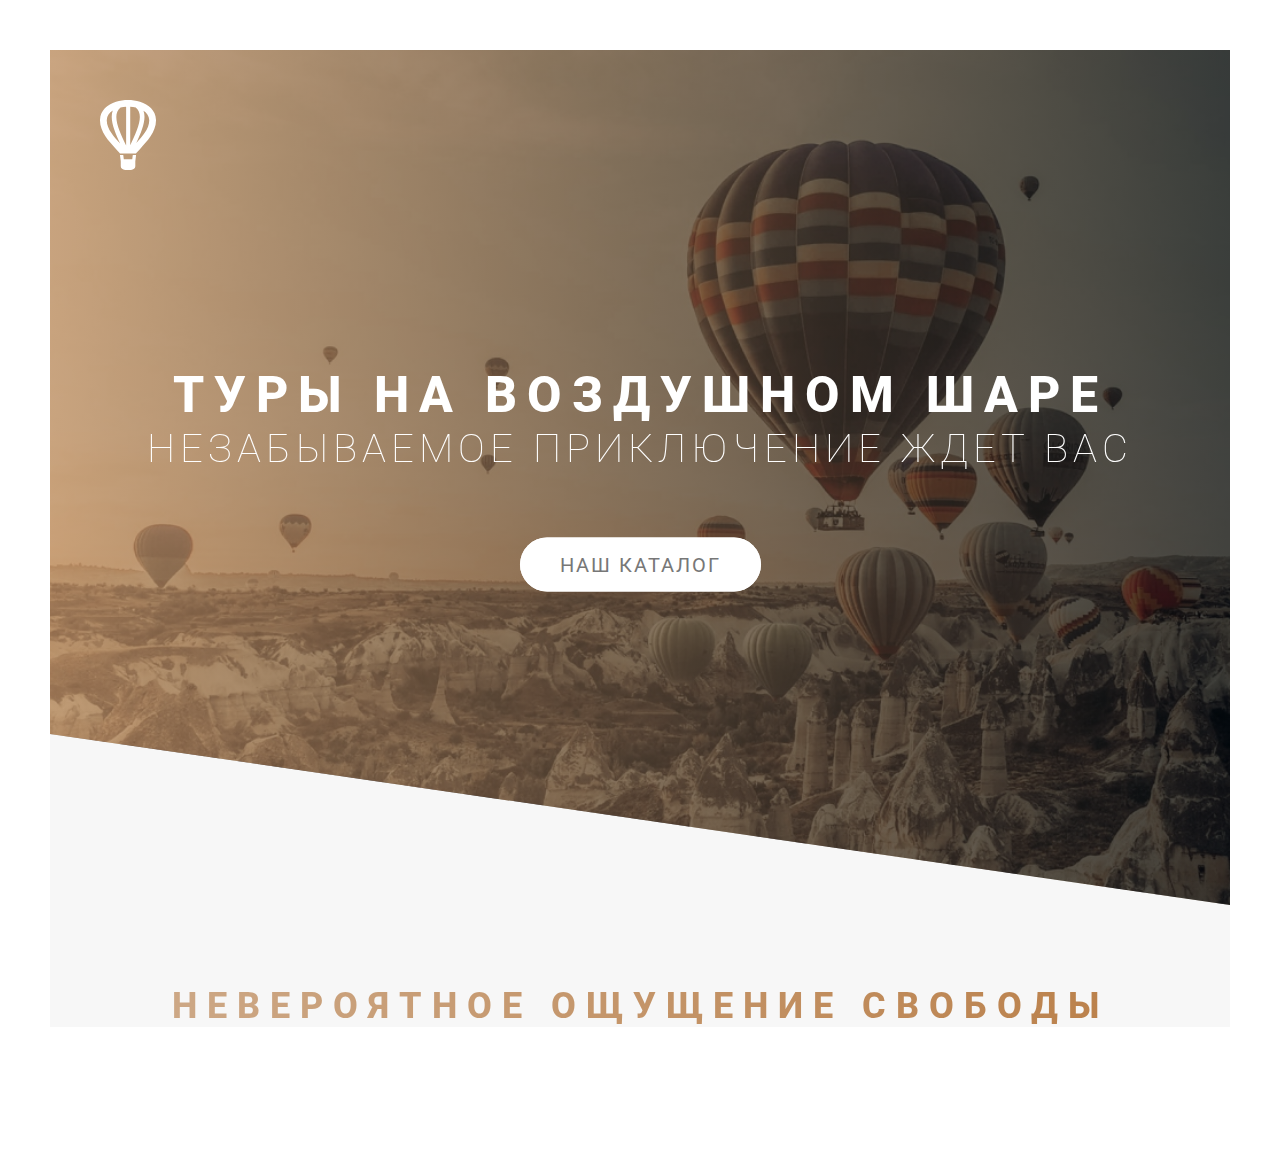
==== src/index.html @ f0f7cbc8 "second section" ====
<!DOCTYPE html>
<html lang="en">
  <head>
    <meta charset="UTF-8" />
    <meta name="viewport" content="width=device-width, initial-scale=1.0" />
    <link rel="preconnect" href="https://fonts.googleapis.com" />
    <link rel="preconnect" href="https://fonts.gstatic.com" crossorigin />
    <link
      href="https://fonts.googleapis.com/css2?family=Montserrat:ital,wght@0,100..900;1,100..900&family=Roboto:ital,wght@0,100;0,300;0,400;0,500;0,700;0,900;1,100;1,300;1,400;1,500;1,700;1,900&display=swap"
      rel="stylesheet"
    />
    <title>Baloons</title>
    <link rel="stylesheet" href="css/style.css" />
  </head>
  <body>
    <div class="container">
      <header class="header">
        <img
          class="header__logo"
          src="/src/icons/Icon-logo.svg"
          alt="Логотип воздушный шар"
        />
        <div class="header__box">
          <h1 class="title-first">
            <span class="title-first__main"> ТУРЫ НА ВОЗДУШНОМ ШАРЕ </span>
            <span class="title-first__secondary">
              незабываемое приключение ждет вас
            </span>
          </h1>
          <a href="#" class="btn btn_animated">наш каталог</a>
        </div>
      </header>

      <main>
        <section class="section-about">
          <div class="text-align-center margin-bottom-80px">
            <h2 class="title-secondary">
                невероятное ощущение свободы
            </h2>
        </div>
        </section>
      </main>

    </div>







    <!-- <section class="grid-test">
      <div class="row">
        <div class="col-1-of-2">col-1-of-2</div>
        <div class="col-1-of-2">col-1-of-2</div>
      </div>

      <div class="row">
        <div class="col-1-of-3">col-1-of-3</div>
        <div class="col-1-of-3">col-1-of-3</div>
        <div class="col-1-of-3">col-1-of-3</div>
      </div>

      <div class="row">
        <div class="col-1-of-3">col-1-of-3</div>
        <div class="col-2-of-3">col-2-of-3</div>
      </div>

      <div class="row">
        <div class="col-1-of-4">col-1-of-4</div>
        <div class="col-1-of-4">col-1-of-4</div>
        <div class="col-1-of-4">col-1-of-4</div>
        <div class="col-1-of-4">col-1-of-4</div>
      </div>

      <div class="row">
        <div class="col-1-of-4">col-1-of-4</div>
        <div class="col-1-of-4">col-1-of-4</div>
        <div class="col-2-of-4">col-2-of-4</div>
      </div>

      <div class="row">
        <div class="col-1-of-4">col-1-of-4</div>
        <div class="col-3-of-4">col-3-of-4</div>
      </div>


    </section> -->
  </body>
</html>
---- src/css/style.css ----
@keyframes btnToUp {
  0% {
    opacity: 0;
    transform: translateY(5rem);
  }
  100% {
    opacity: 1;
    transform: translate(0);
  }
}
@keyframes leftToRight {
  0% {
    opacity: 0;
    transform: translate(-10rem);
  }
  80% {
    transform: translate(1rem);
  }
  100% {
    opacity: 1;
    transform: translate(0);
  }
}
@keyframes rightToLeft {
  0% {
    opacity: 0;
    transform: translate(10rem);
  }
  80% {
    transform: translate(-1rem);
  }
  100% {
    opacity: 1;
    transform: translate(0);
  }
}
*, ::after, ::before {
  margin: 0px;
  padding: 0px;
  box-sizing: border-box;
}

html {
  font-size: 62.5%;
}

body {
  padding: 5rem;
  background-color: #ffffff;
}

.container {
  background-color: #F7F7F7;
}

body {
  font-family: "Roboto";
  font-weight: 400;
  color: #777777;
  font-size: 1.6rem;
  letter-spacing: 0.2rem;
}

.title-first {
  color: #FFFFFF;
  text-transform: uppercase;
}
.title-first__main {
  display: block;
  font-weight: 800;
  font-size: 5rem;
  line-height: 6rem;
  letter-spacing: 1rem;
  animation-name: leftToRight;
  animation-duration: 2s;
  animation-delay: 1s;
  animation-timing-function: ease;
  backface-visibility: hidden;
}
.title-first__secondary {
  display: block;
  font-weight: 100;
  font-size: 4rem;
  line-height: 4.8rem;
  letter-spacing: 0.5rem;
  animation-name: rightToLeft;
  animation-duration: 2s;
  animation-delay: 1s;
  animation-timing-function: ease;
  backface-visibility: hidden;
  margin-bottom: 6.5rem;
}

.title-secondary {
  display: inline-block;
  font-size: 3.6rem;
  letter-spacing: 1rem;
  text-transform: uppercase;
  font-weight: 800;
  background: linear-gradient(90deg, rgba(186, 133, 84, 0.7) 0.03%, rgba(161, 79, 3, 0.7) 99.94%);
  -webkit-background-clip: text;
  color: transparent;
  transition: all 0.4s;
  backface-visibility: hidden;
}
.title-secondary:hover {
  transform: skewY(2deg) skewX(15deg) scale(1.1);
  text-shadow: 0rem 0.4rem 0.4rem rgba(0, 0, 0, 0.25);
}

.text-align-center {
  text-align: center;
}

.margin-bottom-80px {
  margin-bottom: 8rem;
}

.btn:link, .btn:visited {
  text-transform: uppercase;
  text-decoration: none;
  color: #777777;
  display: inline-block;
  padding: 1.5rem 4rem;
  background: #ffffff;
  border-radius: 5rem;
  transition: all 0.5s;
  position: relative;
  font-size: 2rem;
}
.btn:hover {
  transform: translateY(-0.3rem);
  box-shadow: 0px 4px 4px rgba(0, 0, 0, 0.3);
}
.btn:hover::after {
  opacity: 0;
  transform: scaleX(1.5) scaleY(1.7);
}
.btn:active {
  transform: translateY(-0.2rem);
  box-shadow: 0px 4px 4px rgba(0, 0, 0, 0.3);
}
.btn::after {
  content: "";
  background: #ffffff;
  width: 100%;
  height: 100%;
  border-radius: 5rem;
  display: inline-block;
  position: absolute;
  top: 0;
  left: 0;
  z-index: -1;
  transition: all 0.4s;
}
.btn_animated {
  animation: btnToUp 0.5s ease-out 0.7s;
  animation-fill-mode: backwards;
}

.header {
  position: relative;
  height: 95vh;
  background: linear-gradient(90deg, rgba(186, 133, 84, 0.7) 0.03%, rgba(0, 0, 0, 0.7) 99.94%), url(../img/header-image.jpg) center/cover no-repeat;
  clip-path: polygon(0 0, 100% 0, 100% 100%, 0 80%);
}
.header__logo {
  position: absolute;
  height: 7rem;
  width: 5.6rem;
  top: 5rem;
  left: 5rem;
}
.header__box {
  position: absolute;
  top: 50%;
  left: 50%;
  transform: translate(-50%, -50%);
  width: 100%;
  text-align: center;
}

.row {
  max-width: 114rem;
  background: #ba8585;
  margin: 0 auto;
  margin-bottom: 8rem;
}
.row:not(:last-child) {
  margin-bottom: 8rem;
}
.row::after {
  content: "";
  display: table;
  clear: both;
}

.col-1-of-2 {
  width: calc((100% - 6rem) / 2);
}

.col-1-of-3 {
  width: calc((100% - 2 * 6rem) / 3);
}

.col-2-of-3 {
  width: calc(2 * (100% - 2 * 6rem) / 3 + 6rem);
}

.col-1-of-4 {
  width: calc((100% - 3 * 6rem) / 4);
}

.col-2-of-4 {
  width: calc(2 * (100% - 3 * 6rem) / 4 + 6rem);
}

.col-3-of-4 {
  width: calc(3 * (100% - 3 * 6rem) / 4 + 2 * 6rem);
}

[class^=col-] {
  background-color: #88af7f;
  float: left;
}
[class^=col-]:not(:last-child) {
  margin-right: 6rem;
}

.section-about {
  padding-top: 8rem;
}/*# sourceMappingURL=style.css.map */
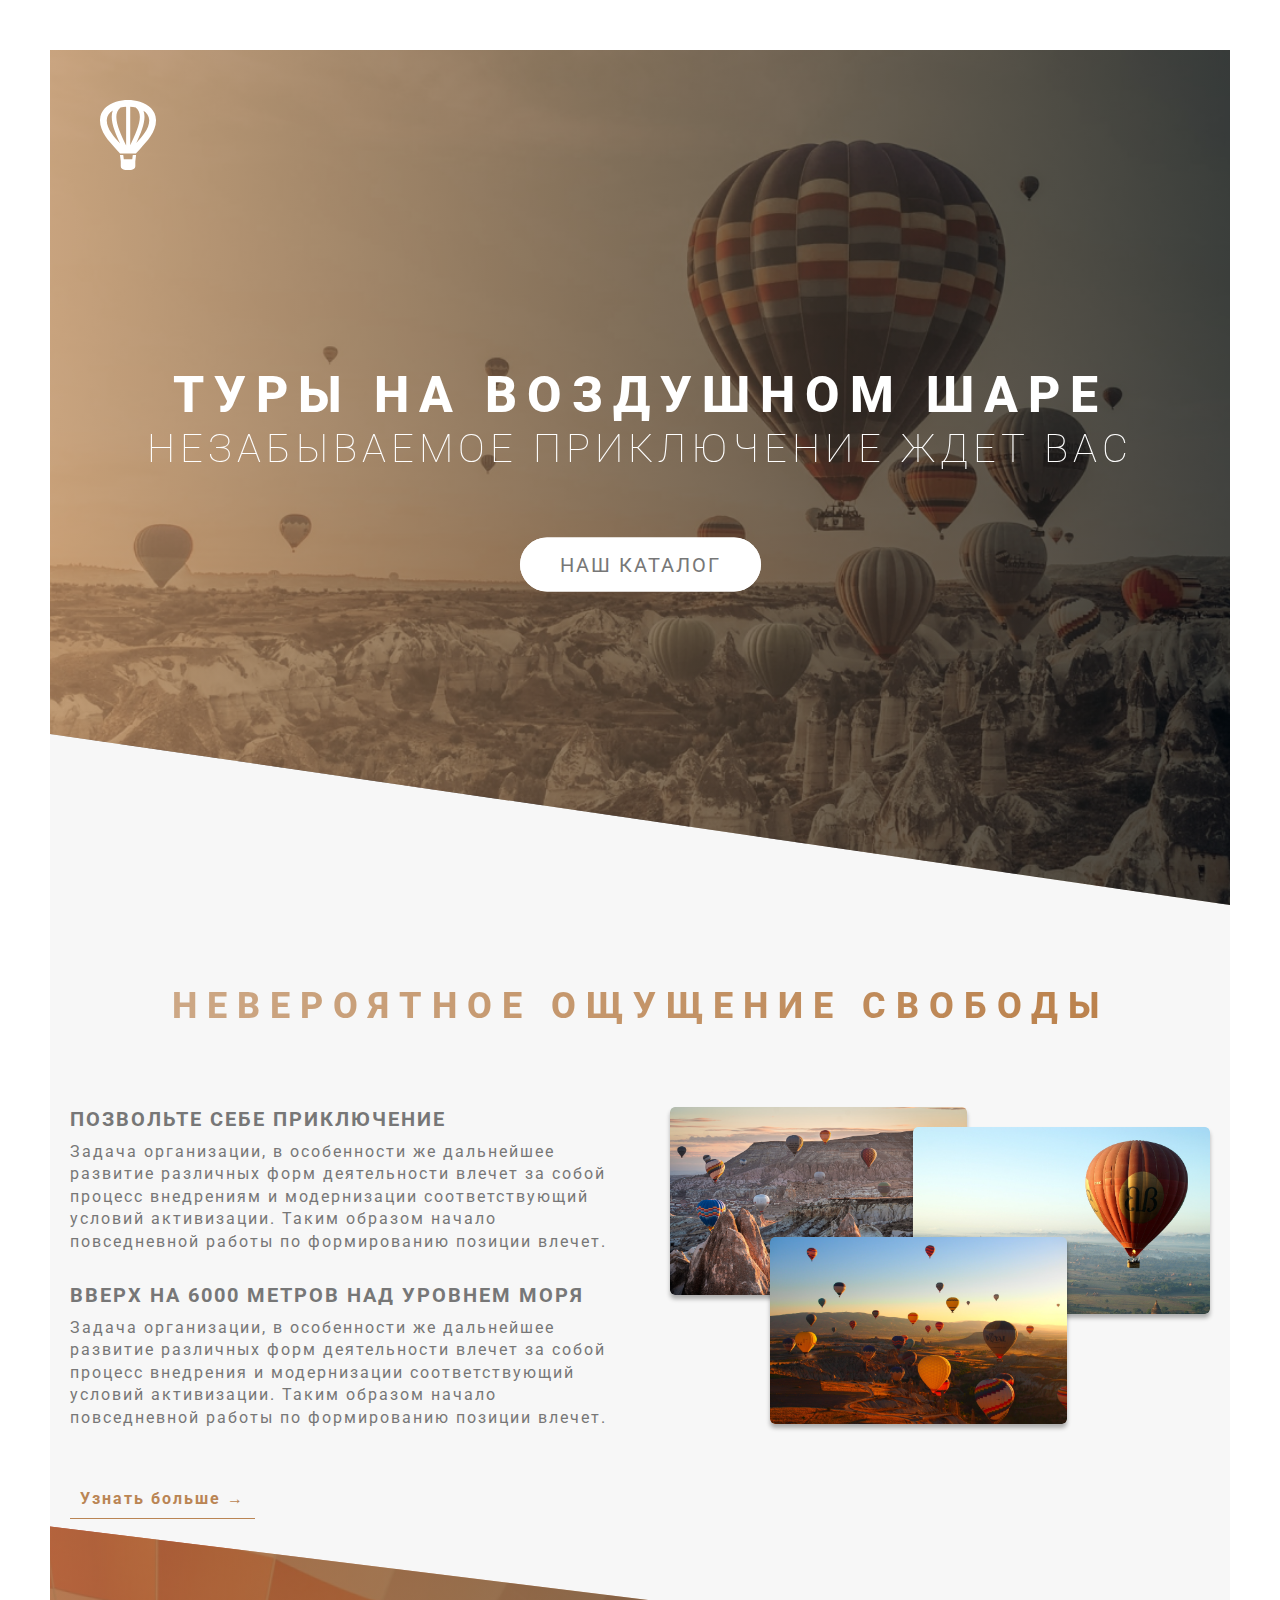
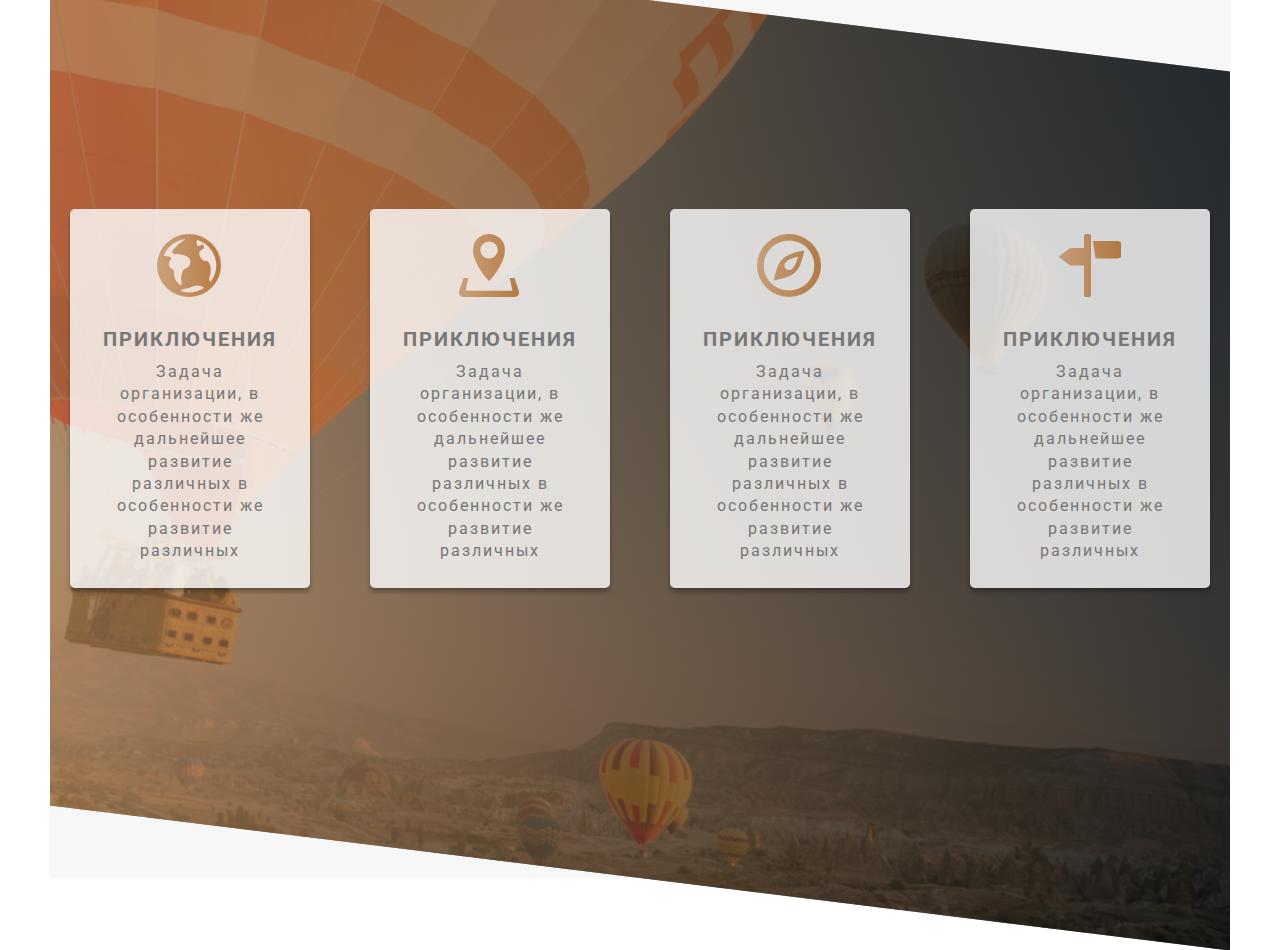
==== commit 62ebe3e1: "third section" ====
--- a/src/index.html
+++ b/src/index.html
@@ -9,6 +9,7 @@
       href="https://fonts.googleapis.com/css2?family=Montserrat:ital,wght@0,100..900;1,100..900&family=Roboto:ital,wght@0,100;0,300;0,400;0,500;0,700;0,900;1,100;1,300;1,400;1,500;1,700;1,900&display=swap"
       rel="stylesheet"
     />
+    <link rel="stylesheet" href="css/icon-font.css">
     <title>Baloons</title>
     <link rel="stylesheet" href="css/style.css" />
   </head>
@@ -38,6 +39,64 @@
                 невероятное ощущение свободы
             </h2>
         </div>
+
+        <div class="row">
+          <div class="col-1-of-2">
+            <h3 class="title-third margin-bottom-10px">ПОЗВОЛЬТЕ СЕБЕ ПРИКЛЮЧЕНИЕ</h3>
+            <p class="paragraph margin-bottom-30px">Задача организации, в особенности же дальнейшее развитие различных форм деятельности влечет за собой процесс внедрениям и модернизации соответствующий условий активизации. Таким образом начало повседневной работы по формированию позиции влечет.</p>
+
+            <h3 class="title-third margin-bottom-10px">ВВЕРХ НА 6000 МЕТРОВ НАД УРОВНЕМ МОРЯ</h3>
+            <p class="paragraph margin-bottom-50px">Задача организации, в особенности же дальнейшее развитие различных форм деятельности влечет за собой процесс внедрения и модернизации соответствующий условий активизации. Таким образом начало повседневной работы по формированию позиции влечет.</p>
+
+            <a href="#" class="btn-text">Узнать больше &rarr;</a>
+          </div>
+          <div class="col-1-of-2">
+            <div class="composition">
+              <img src="img/photo-ballons1.png" alt="photo-ballons1" class="composition__photo composition__photo_n1">
+              <img src="img/photo-ballons2.png" alt="photo-ballons2" class="composition__photo composition__photo_n2">
+              <img src="img/photo-ballons3.png" alt="photo-ballons3" class="composition__photo composition__photo_n3">
+            </div>
+
+          </div>
+        </div>
+
+        </section>
+
+        <section class="section-adventure">
+          <div class="row">
+              <div class="col-1-of-4">
+                <div class="adventure-card">
+                  <i class="adventure-card__icon icon-Vector-3 margin-bottom-30px"></i>
+                  <h3 class="title-third margin-bottom-10px">приключения</h3>
+                  <p class="paragraph">Задача организации, в особенности же дальнейшее развитие различных в особенности же развитие различных</p>
+                </div>
+
+              </div>
+              <div class="col-1-of-4">
+                <div class="adventure-card">
+                  <i class="adventure-card__icon icon-Vector-2 margin-bottom-30px"></i>
+                  <h3 class="title-third margin-bottom-10px">приключения</h3>
+                  <p class="paragraph">Задача организации, в особенности же дальнейшее развитие различных в особенности же развитие различных</p>
+                </div>
+              </div>
+              <div class="col-1-of-4">
+                <div class="adventure-card">
+                  <i class="adventure-card__icon icon-Vector margin-bottom-30px"></i>
+                  <h3 class="title-third margin-bottom-10px">приключения</h3>
+                  <p class="paragraph">Задача организации, в особенности же дальнейшее развитие различных в особенности же развитие различных</p>
+                </div>
+
+              </div>
+              <div class="col-1-of-4">
+                <div class="adventure-card">
+                  <i class="adventure-card__icon icon-Vector-1 margin-bottom-30px"></i>
+                  <h3 class="title-third margin-bottom-10px">приключения</h3>
+                  <p class="paragraph">Задача организации, в особенности же дальнейшее развитие различных в особенности же развитие различных</p>
+                </div>
+
+              </div>
+          </div>
+
         </section>
       </main>
 
--- a/src/css/icon-font.css
+++ b/src/css/icon-font.css
@@ -0,0 +1,39 @@
+@font-face {
+  font-family: 'icomoon';
+  src:  url('fonts/icomoon.eot?zb8vej');
+  src:  url('fonts/icomoon.eot?zb8vej#iefix') format('embedded-opentype'),
+    url('fonts/icomoon.ttf?zb8vej') format('truetype'),
+    url('fonts/icomoon.woff?zb8vej') format('woff'),
+    url('fonts/icomoon.svg?zb8vej#icomoon') format('svg');
+  font-weight: normal;
+  font-style: normal;
+  font-display: block;
+}
+
+[class^="icon-"], [class*=" icon-"] {
+  /* use !important to prevent issues with browser extensions that change fonts */
+  font-family: 'icomoon' !important;
+  speak: never;
+  font-style: normal;
+  font-weight: normal;
+  font-variant: normal;
+  text-transform: none;
+  line-height: 1;
+
+  /* Better Font Rendering =========== */
+  -webkit-font-smoothing: antialiased;
+  -moz-osx-font-smoothing: grayscale;
+}
+
+.icon-Vector:before {
+  content: "\e900";
+}
+.icon-Vector-3:before {
+  content: "\e901";
+}
+.icon-Vector-2:before {
+  content: "\e902";
+}
+.icon-Vector-1:before {
+  content: "\e903";
+}
--- a/src/css/style.css
+++ b/src/css/style.css
@@ -108,12 +108,59 @@
   text-shadow: 0rem 0.4rem 0.4rem rgba(0, 0, 0, 0.25);
 }
 
+.title-third {
+  font-size: 2rem;
+  letter-spacing: 0.2rem;
+  text-transform: uppercase;
+  font-weight: 700;
+}
+
+.paragraph {
+  font-size: 1.6rem;
+  letter-spacing: 0.2rem;
+  line-height: 140%;
+  font-weight: 400;
+}
+
 .text-align-center {
   text-align: center;
 }
 
+.margin-bottom-10px {
+  margin-bottom: 1rem;
+}
+
+.margin-bottom-30px {
+  margin-bottom: 3rem;
+}
+
+.margin-bottom-50px {
+  margin-bottom: 5rem;
+}
+
 .margin-bottom-80px {
   margin-bottom: 8rem;
+}
+
+.btn-text:link, .btn-text:visited {
+  font-size: 1.6rem;
+  letter-spacing: 0.2rem;
+  font-weight: 700;
+  color: #BA8554;
+  text-decoration: none;
+  padding: 1rem;
+  border-bottom: 0.1rem solid #BA8554;
+  display: inline-block;
+  transition: 0.5s all;
+}
+.btn-text:hover {
+  background-color: #BA8554;
+  color: #ffffff;
+  box-shadow: 0px 4px 4px rgba(0, 0, 0, 0.3);
+  transform: translateY(-0.2rem);
+}
+.btn-text:active {
+  transform: translateY(0rem);
 }
 
 .btn:link, .btn:visited {
@@ -156,6 +203,58 @@
 .btn_animated {
   animation: btnToUp 0.5s ease-out 0.7s;
   animation-fill-mode: backwards;
+}
+
+.composition {
+  position: relative;
+}
+.composition__photo {
+  width: 55%;
+  box-shadow: 0px 4px 4px rgba(0, 0, 0, 0.3);
+  border-radius: 0.5rem;
+  position: absolute;
+  z-index: 10;
+  transition: all 0.2s;
+  outline-offset: 1rem;
+}
+.composition__photo_n1 {
+  top: 0rem;
+  left: 0rem;
+}
+.composition__photo_n2 {
+  top: 2rem;
+  right: 0rem;
+}
+.composition__photo_n3 {
+  top: 13rem;
+  left: 10rem;
+}
+.composition__photo:hover {
+  outline: 1rem solid #BA8554;
+  transform: scale(1.1);
+  z-index: 20;
+}
+.composition:hover .composition__photo:not(:hover) {
+  transform: scale(0.8);
+}
+
+.adventure-card {
+  padding: 2.5rem;
+  background-color: rgba(255, 255, 255, 0.8);
+  border-radius: 0.5rem;
+  box-shadow: 0px 4px 4px rgba(0, 0, 0, 0.3);
+  text-align: center;
+  transition: 0.2s all;
+}
+.adventure-card:hover {
+  transform: translateY(-1.5rem) scale(1.03);
+}
+.adventure-card__icon {
+  font-size: 6.3rem;
+  background: linear-gradient(90deg, rgba(186, 133, 84, 0.7) 0.03%, rgba(161, 79, 3, 0.7) 99.94%);
+  -webkit-background-clip: text;
+  color: transparent;
+  display: inline-block;
 }
 
 .header {
@@ -182,7 +281,6 @@
 
 .row {
   max-width: 114rem;
-  background: #ba8585;
   margin: 0 auto;
   margin-bottom: 8rem;
 }
@@ -220,7 +318,6 @@
 }
 
 [class^=col-] {
-  background-color: #88af7f;
   float: left;
 }
 [class^=col-]:not(:last-child) {
@@ -229,4 +326,13 @@
 
 .section-about {
   padding-top: 8rem;
+}
+
+.section-adventure {
+  padding: 21rem 0;
+  background: linear-gradient(90deg, rgba(186, 133, 84, 0.7) 0.03%, rgba(0, 0, 0, 0.7) 99.94%), url(../img/section-adventurejpg.jpg) center/cover no-repeat;
+  transform: skewY(7deg);
+}
+.section-adventure > * {
+  transform: skewY(-7deg);
 }/*# sourceMappingURL=style.css.map */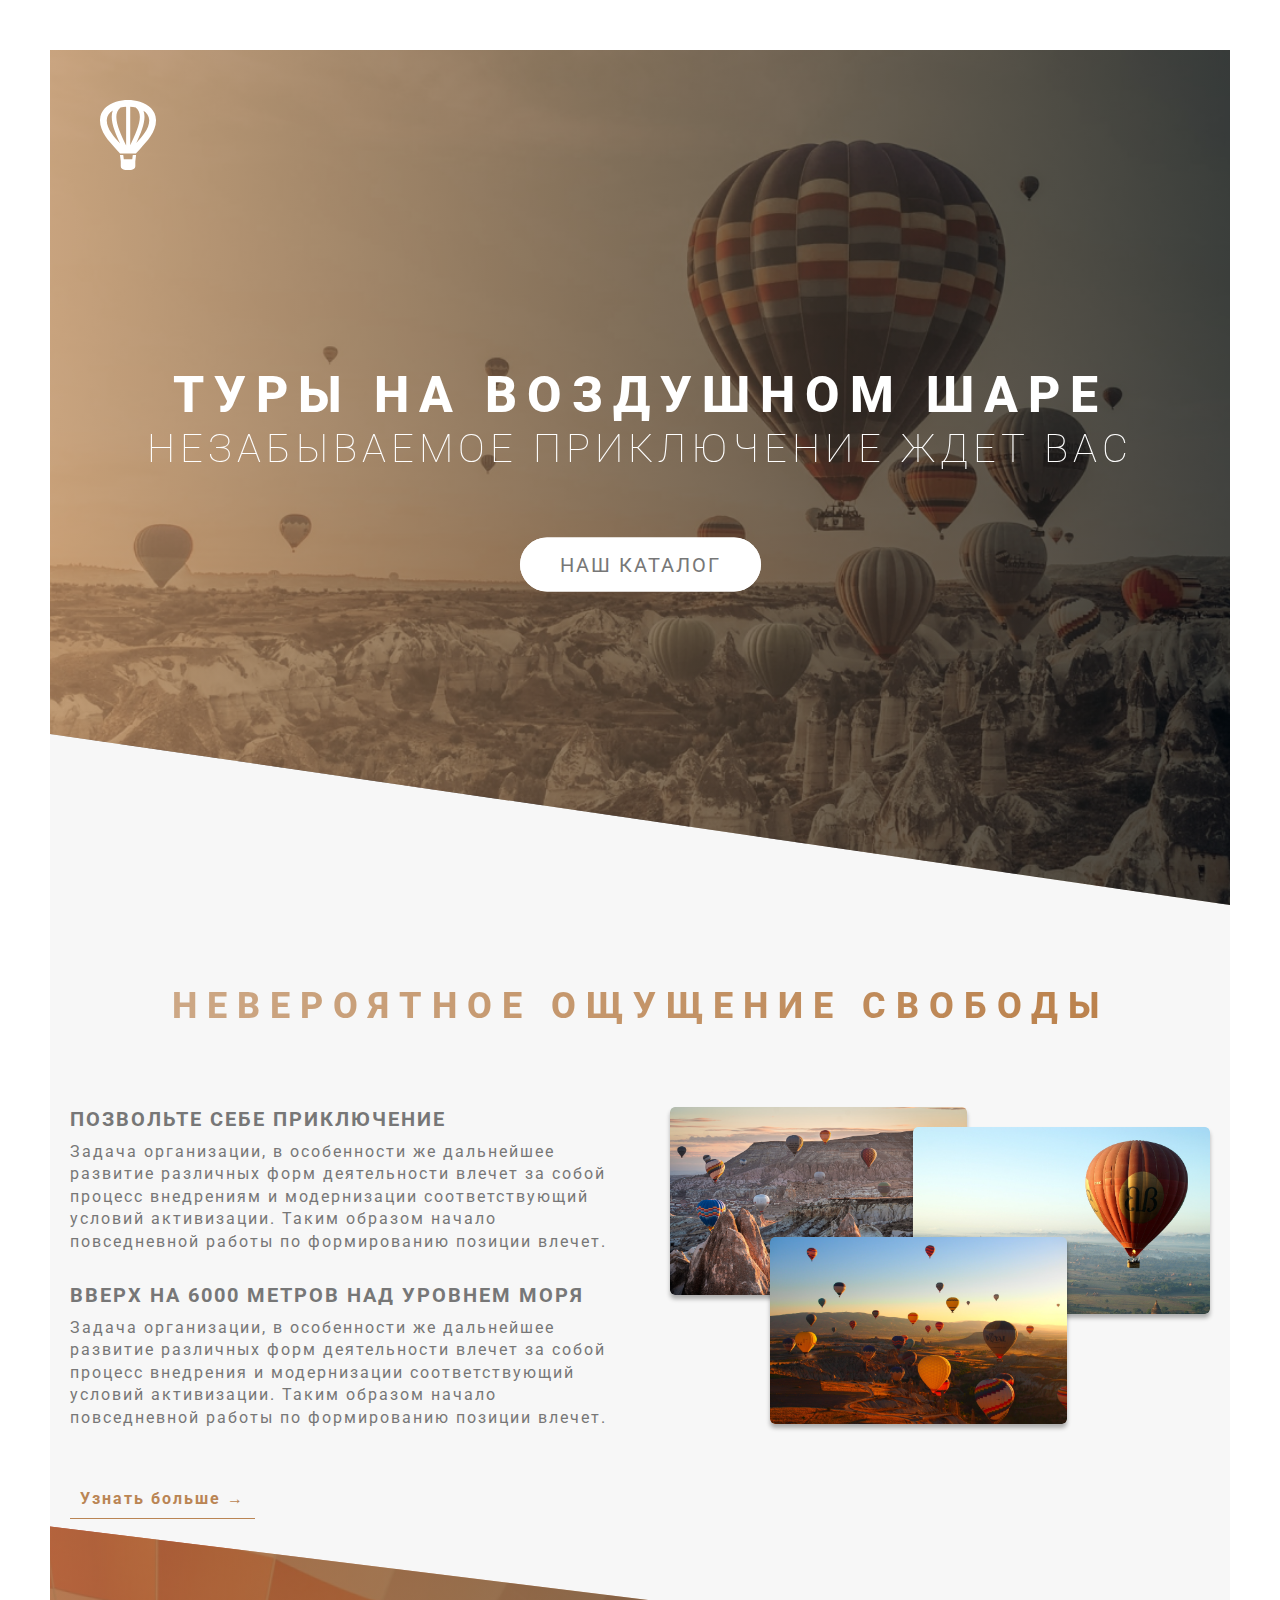
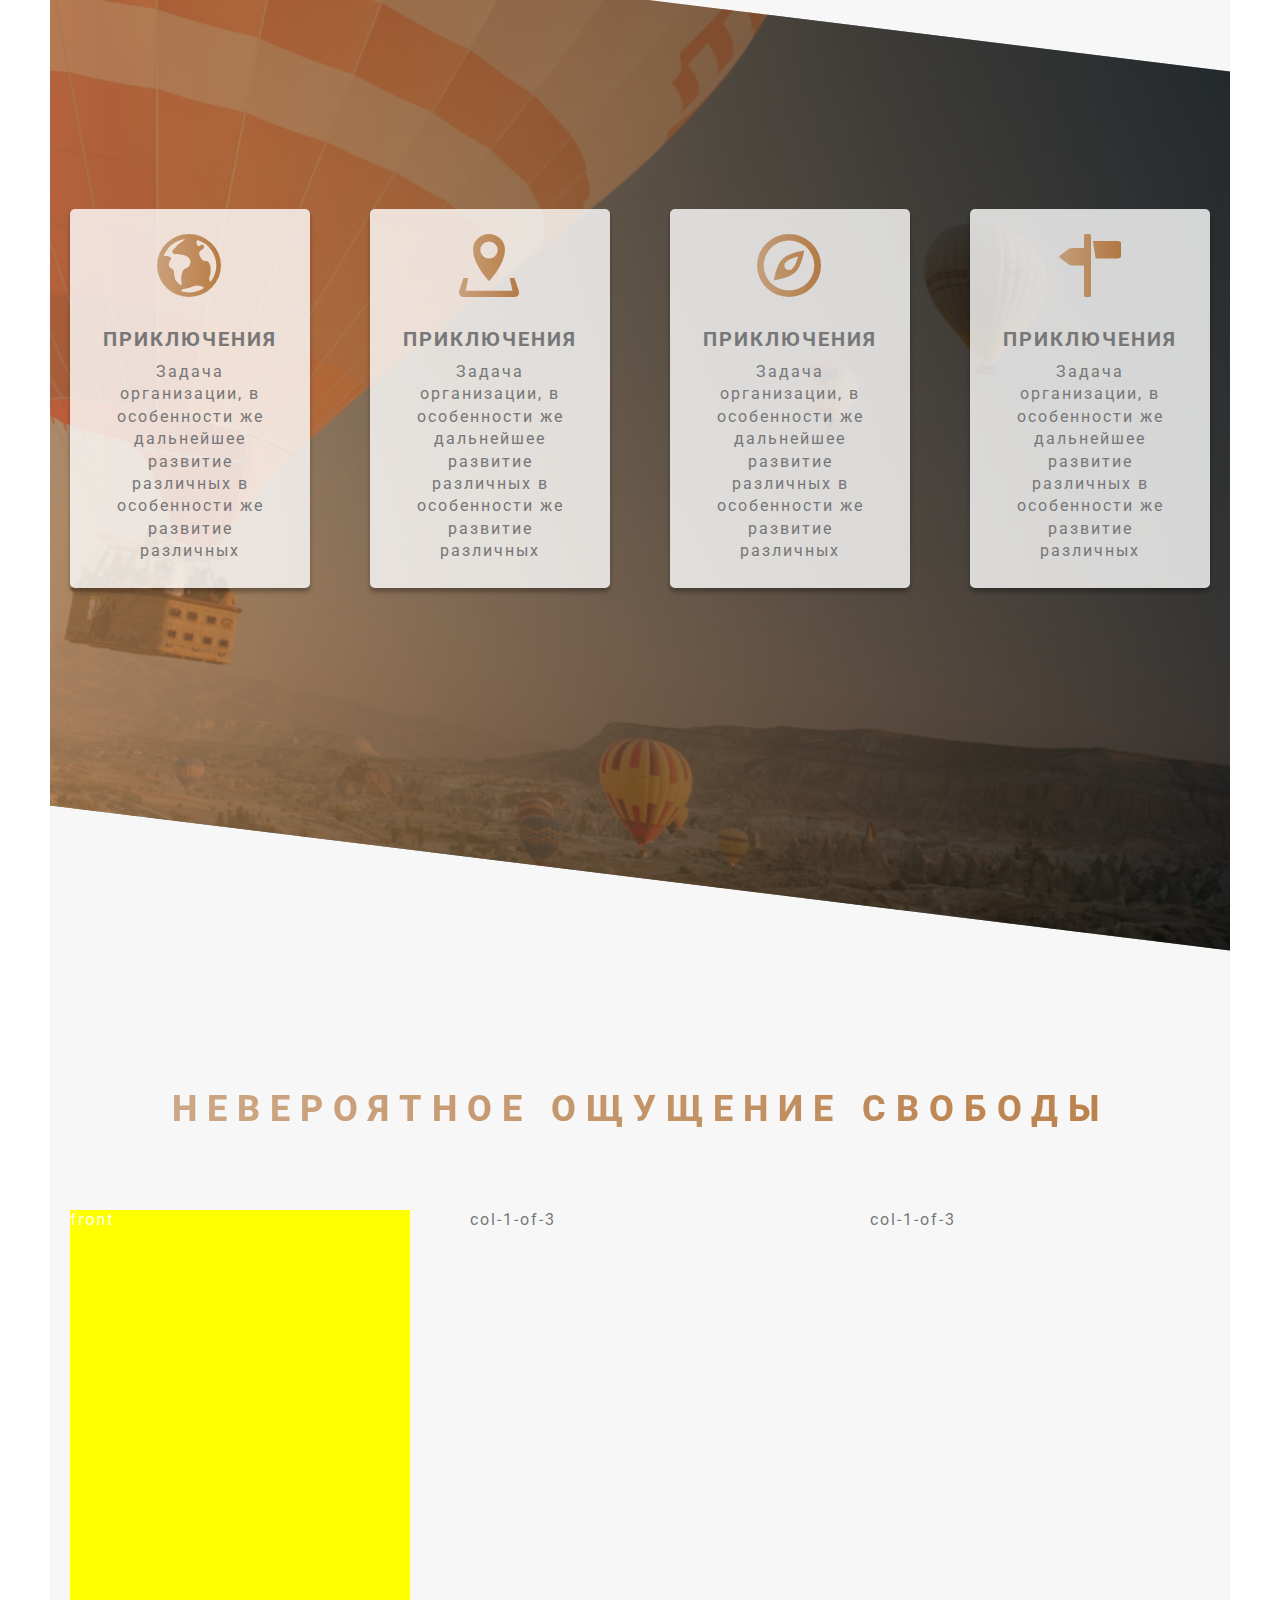
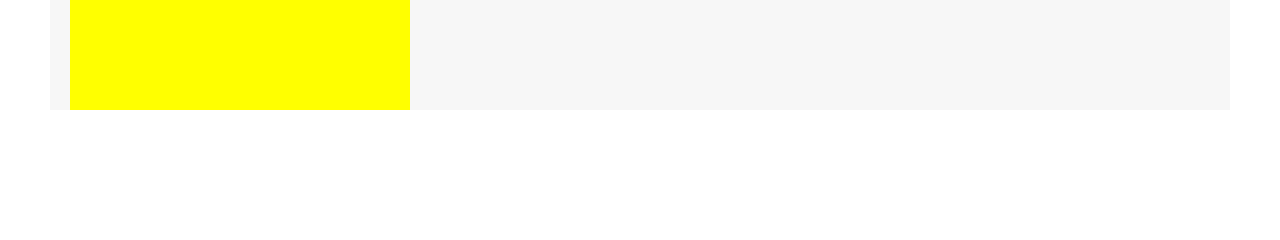
==== commit 9efe4278: "four section" ====
--- a/src/index.html
+++ b/src/index.html
@@ -9,7 +9,7 @@
       href="https://fonts.googleapis.com/css2?family=Montserrat:ital,wght@0,100..900;1,100..900&family=Roboto:ital,wght@0,100;0,300;0,400;0,500;0,700;0,900;1,100;1,300;1,400;1,500;1,700;1,900&display=swap"
       rel="stylesheet"
     />
-    <link rel="stylesheet" href="css/icon-font.css">
+    <link rel="stylesheet" href="css/icon-font.css" />
     <title>Baloons</title>
     <link rel="stylesheet" href="css/style.css" />
   </head>
@@ -35,78 +35,129 @@
       <main>
         <section class="section-about">
           <div class="text-align-center margin-bottom-80px">
-            <h2 class="title-secondary">
-                невероятное ощущение свободы
-            </h2>
-        </div>
-
-        <div class="row">
-          <div class="col-1-of-2">
-            <h3 class="title-third margin-bottom-10px">ПОЗВОЛЬТЕ СЕБЕ ПРИКЛЮЧЕНИЕ</h3>
-            <p class="paragraph margin-bottom-30px">Задача организации, в особенности же дальнейшее развитие различных форм деятельности влечет за собой процесс внедрениям и модернизации соответствующий условий активизации. Таким образом начало повседневной работы по формированию позиции влечет.</p>
-
-            <h3 class="title-third margin-bottom-10px">ВВЕРХ НА 6000 МЕТРОВ НАД УРОВНЕМ МОРЯ</h3>
-            <p class="paragraph margin-bottom-50px">Задача организации, в особенности же дальнейшее развитие различных форм деятельности влечет за собой процесс внедрения и модернизации соответствующий условий активизации. Таким образом начало повседневной работы по формированию позиции влечет.</p>
-
-            <a href="#" class="btn-text">Узнать больше &rarr;</a>
-          </div>
-          <div class="col-1-of-2">
-            <div class="composition">
-              <img src="img/photo-ballons1.png" alt="photo-ballons1" class="composition__photo composition__photo_n1">
-              <img src="img/photo-ballons2.png" alt="photo-ballons2" class="composition__photo composition__photo_n2">
-              <img src="img/photo-ballons3.png" alt="photo-ballons3" class="composition__photo composition__photo_n3">
-            </div>
-
-          </div>
-        </div>
-
+            <h2 class="title-secondary">невероятное ощущение свободы</h2>
+          </div>
+
+          <div class="row">
+            <div class="col-1-of-2">
+              <h3 class="title-third margin-bottom-10px">
+                ПОЗВОЛЬТЕ СЕБЕ ПРИКЛЮЧЕНИЕ
+              </h3>
+              <p class="paragraph margin-bottom-30px">
+                Задача организации, в особенности же дальнейшее развитие
+                различных форм деятельности влечет за собой процесс внедрениям и
+                модернизации соответствующий условий активизации. Таким образом
+                начало повседневной работы по формированию позиции влечет.
+              </p>
+
+              <h3 class="title-third margin-bottom-10px">
+                ВВЕРХ НА 6000 МЕТРОВ НАД УРОВНЕМ МОРЯ
+              </h3>
+              <p class="paragraph margin-bottom-50px">
+                Задача организации, в особенности же дальнейшее развитие
+                различных форм деятельности влечет за собой процесс внедрения и
+                модернизации соответствующий условий активизации. Таким образом
+                начало повседневной работы по формированию позиции влечет.
+              </p>
+
+              <a href="#" class="btn-text">Узнать больше &rarr;</a>
+            </div>
+            <div class="col-1-of-2">
+              <div class="composition">
+                <img
+                  src="img/photo-ballons1.png"
+                  alt="photo-ballons1"
+                  class="composition__photo composition__photo_n1"
+                />
+                <img
+                  src="img/photo-ballons2.png"
+                  alt="photo-ballons2"
+                  class="composition__photo composition__photo_n2"
+                />
+                <img
+                  src="img/photo-ballons3.png"
+                  alt="photo-ballons3"
+                  class="composition__photo composition__photo_n3"
+                />
+              </div>
+            </div>
+          </div>
         </section>
 
         <section class="section-adventure">
           <div class="row">
-              <div class="col-1-of-4">
-                <div class="adventure-card">
-                  <i class="adventure-card__icon icon-Vector-3 margin-bottom-30px"></i>
-                  <h3 class="title-third margin-bottom-10px">приключения</h3>
-                  <p class="paragraph">Задача организации, в особенности же дальнейшее развитие различных в особенности же развитие различных</p>
-                </div>
-
-              </div>
-              <div class="col-1-of-4">
-                <div class="adventure-card">
-                  <i class="adventure-card__icon icon-Vector-2 margin-bottom-30px"></i>
-                  <h3 class="title-third margin-bottom-10px">приключения</h3>
-                  <p class="paragraph">Задача организации, в особенности же дальнейшее развитие различных в особенности же развитие различных</p>
-                </div>
-              </div>
-              <div class="col-1-of-4">
-                <div class="adventure-card">
-                  <i class="adventure-card__icon icon-Vector margin-bottom-30px"></i>
-                  <h3 class="title-third margin-bottom-10px">приключения</h3>
-                  <p class="paragraph">Задача организации, в особенности же дальнейшее развитие различных в особенности же развитие различных</p>
-                </div>
-
-              </div>
-              <div class="col-1-of-4">
-                <div class="adventure-card">
-                  <i class="adventure-card__icon icon-Vector-1 margin-bottom-30px"></i>
-                  <h3 class="title-third margin-bottom-10px">приключения</h3>
-                  <p class="paragraph">Задача организации, в особенности же дальнейшее развитие различных в особенности же развитие различных</p>
-                </div>
-
-              </div>
-          </div>
-
+            <div class="col-1-of-4">
+              <div class="adventure-card">
+                <i
+                  class="adventure-card__icon icon-Vector-3 margin-bottom-30px"
+                ></i>
+                <h3 class="title-third margin-bottom-10px">приключения</h3>
+                <p class="paragraph">
+                  Задача организации, в особенности же дальнейшее развитие
+                  различных в особенности же развитие различных
+                </p>
+              </div>
+            </div>
+            <div class="col-1-of-4">
+              <div class="adventure-card">
+                <i
+                  class="adventure-card__icon icon-Vector-2 margin-bottom-30px"
+                ></i>
+                <h3 class="title-third margin-bottom-10px">приключения</h3>
+                <p class="paragraph">
+                  Задача организации, в особенности же дальнейшее развитие
+                  различных в особенности же развитие различных
+                </p>
+              </div>
+            </div>
+            <div class="col-1-of-4">
+              <div class="adventure-card">
+                <i
+                  class="adventure-card__icon icon-Vector margin-bottom-30px"
+                ></i>
+                <h3 class="title-third margin-bottom-10px">приключения</h3>
+                <p class="paragraph">
+                  Задача организации, в особенности же дальнейшее развитие
+                  различных в особенности же развитие различных
+                </p>
+              </div>
+            </div>
+            <div class="col-1-of-4">
+              <div class="adventure-card">
+                <i
+                  class="adventure-card__icon icon-Vector-1 margin-bottom-30px"
+                ></i>
+                <h3 class="title-third margin-bottom-10px">приключения</h3>
+                <p class="paragraph">
+                  Задача организации, в особенности же дальнейшее развитие
+                  различных в особенности же развитие различных
+                </p>
+              </div>
+            </div>
+          </div>
+        </section>
+
+        <section class="section-tour">
+          <div class="text-align-center margin-bottom-80px">
+            <h2 class="title-secondary">невероятное ощущение свободы</h2>
+          </div>
+
+
+          <div class="row">
+
+            <div class="col-1-of-3">
+              <div class="card-tour">
+                <div class="card-tour__side card-tour__side_front">front</div>
+                <div class="card-tour__side card-tour__side_back">back</div>
+              </div>
+            </div>
+            
+            <div class="col-1-of-3">col-1-of-3</div>
+            <div class="col-1-of-3">col-1-of-3</div>
+          </div>
         </section>
       </main>
-
     </div>
-
-
-
-
-
-
 
     <!-- <section class="grid-test">
       <div class="row">
--- a/src/css/style.css
+++ b/src/css/style.css
@@ -257,6 +257,37 @@
   display: inline-block;
 }
 
+.card-tour {
+  height: 50rem;
+  perspective: 150rem;
+  -moz-perspective: 150rem;
+  position: relative;
+}
+.card-tour__side {
+  height: 50rem;
+  transition: 0.7s all ease-out;
+  color: white;
+  position: absolute;
+  top: 0;
+  left: 0;
+  width: 100%;
+  backface-visibility: hidden;
+}
+.card-tour__side_front {
+  background: yellow;
+}
+.card-tour__side_back {
+  background: green;
+  transform: rotateY(180deg);
+  background: linear-gradient(120deg, rgba(186, 133, 84, 0.7) 0.03%, rgba(161, 79, 3, 0.7) 99.94%);
+}
+.card-tour:hover .card-tour__side_front {
+  transform: rotateY(180deg);
+}
+.card-tour:hover .card-tour__side_back {
+  transform: rotateY(0deg);
+}
+
 .header {
   position: relative;
   height: 95vh;
@@ -335,4 +366,8 @@
 }
 .section-adventure > * {
   transform: skewY(-7deg);
+}
+
+.section-tour {
+  padding-top: 21rem;
 }/*# sourceMappingURL=style.css.map */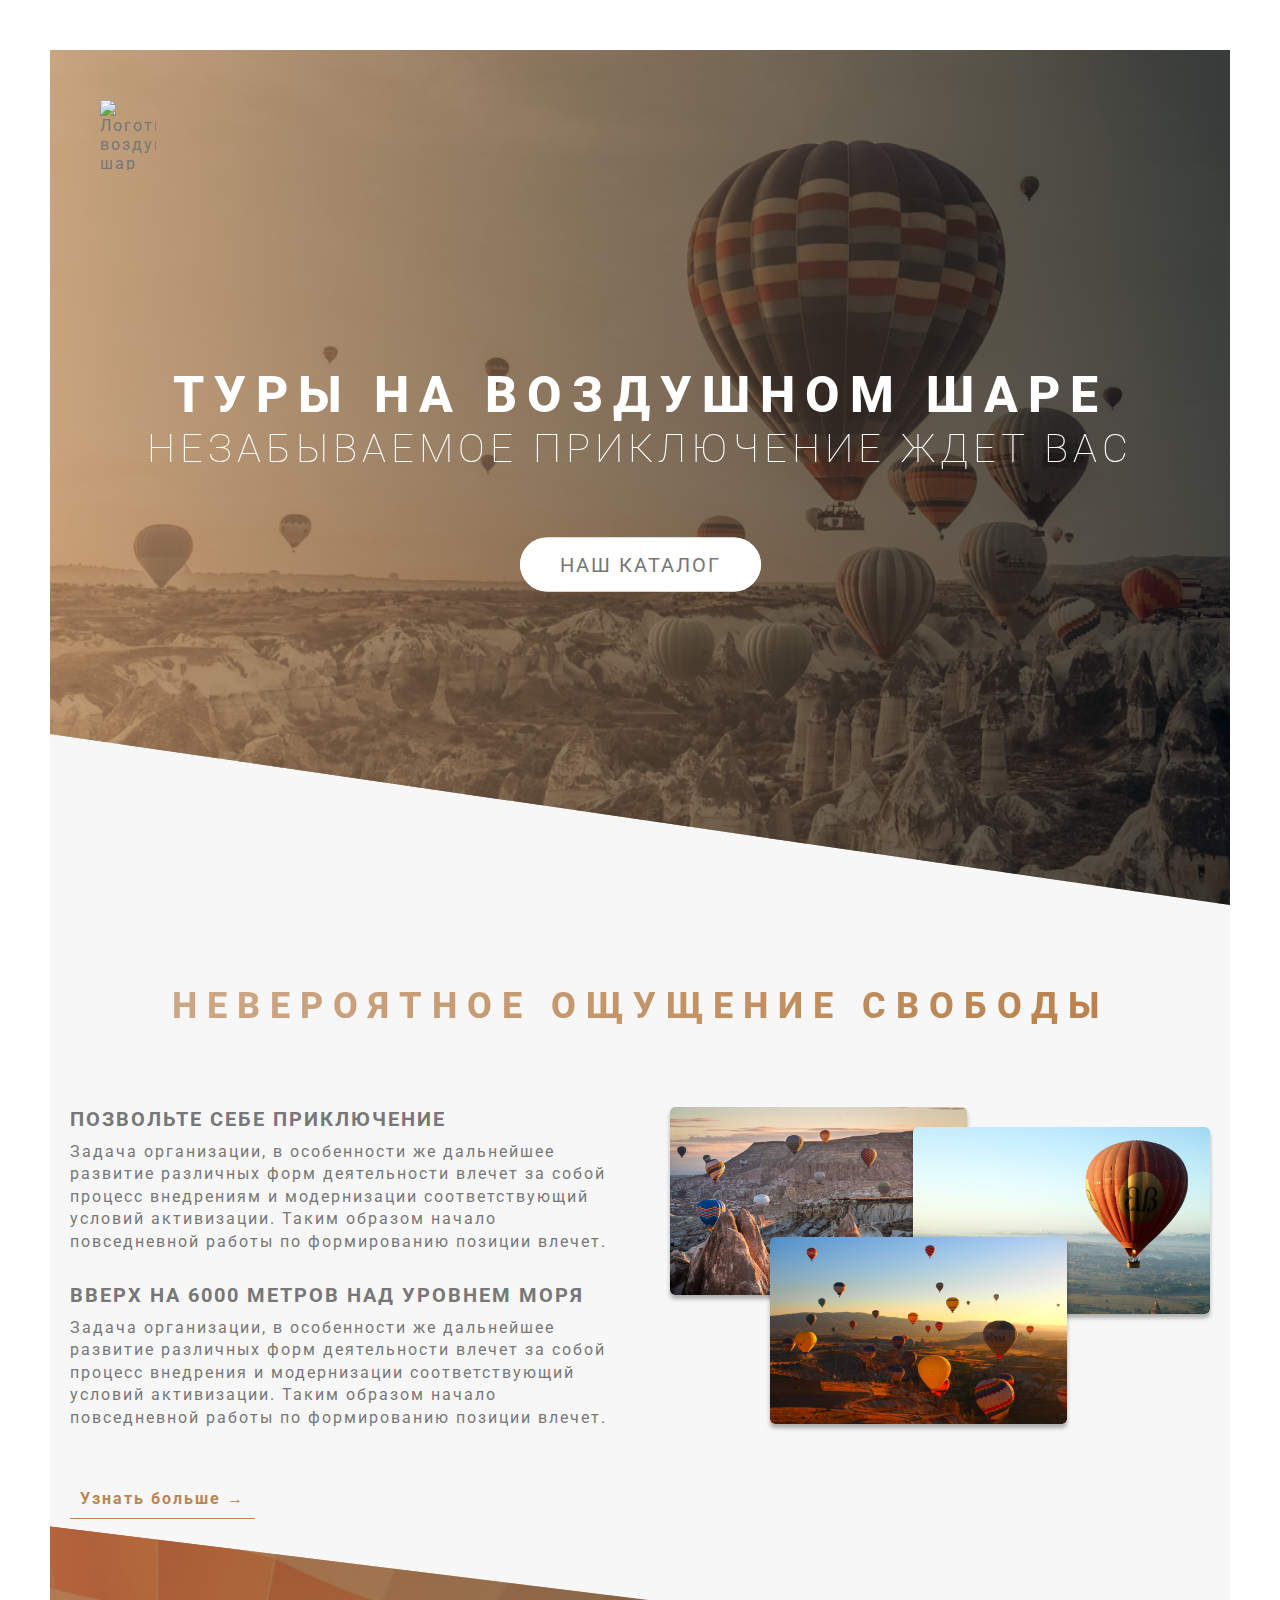
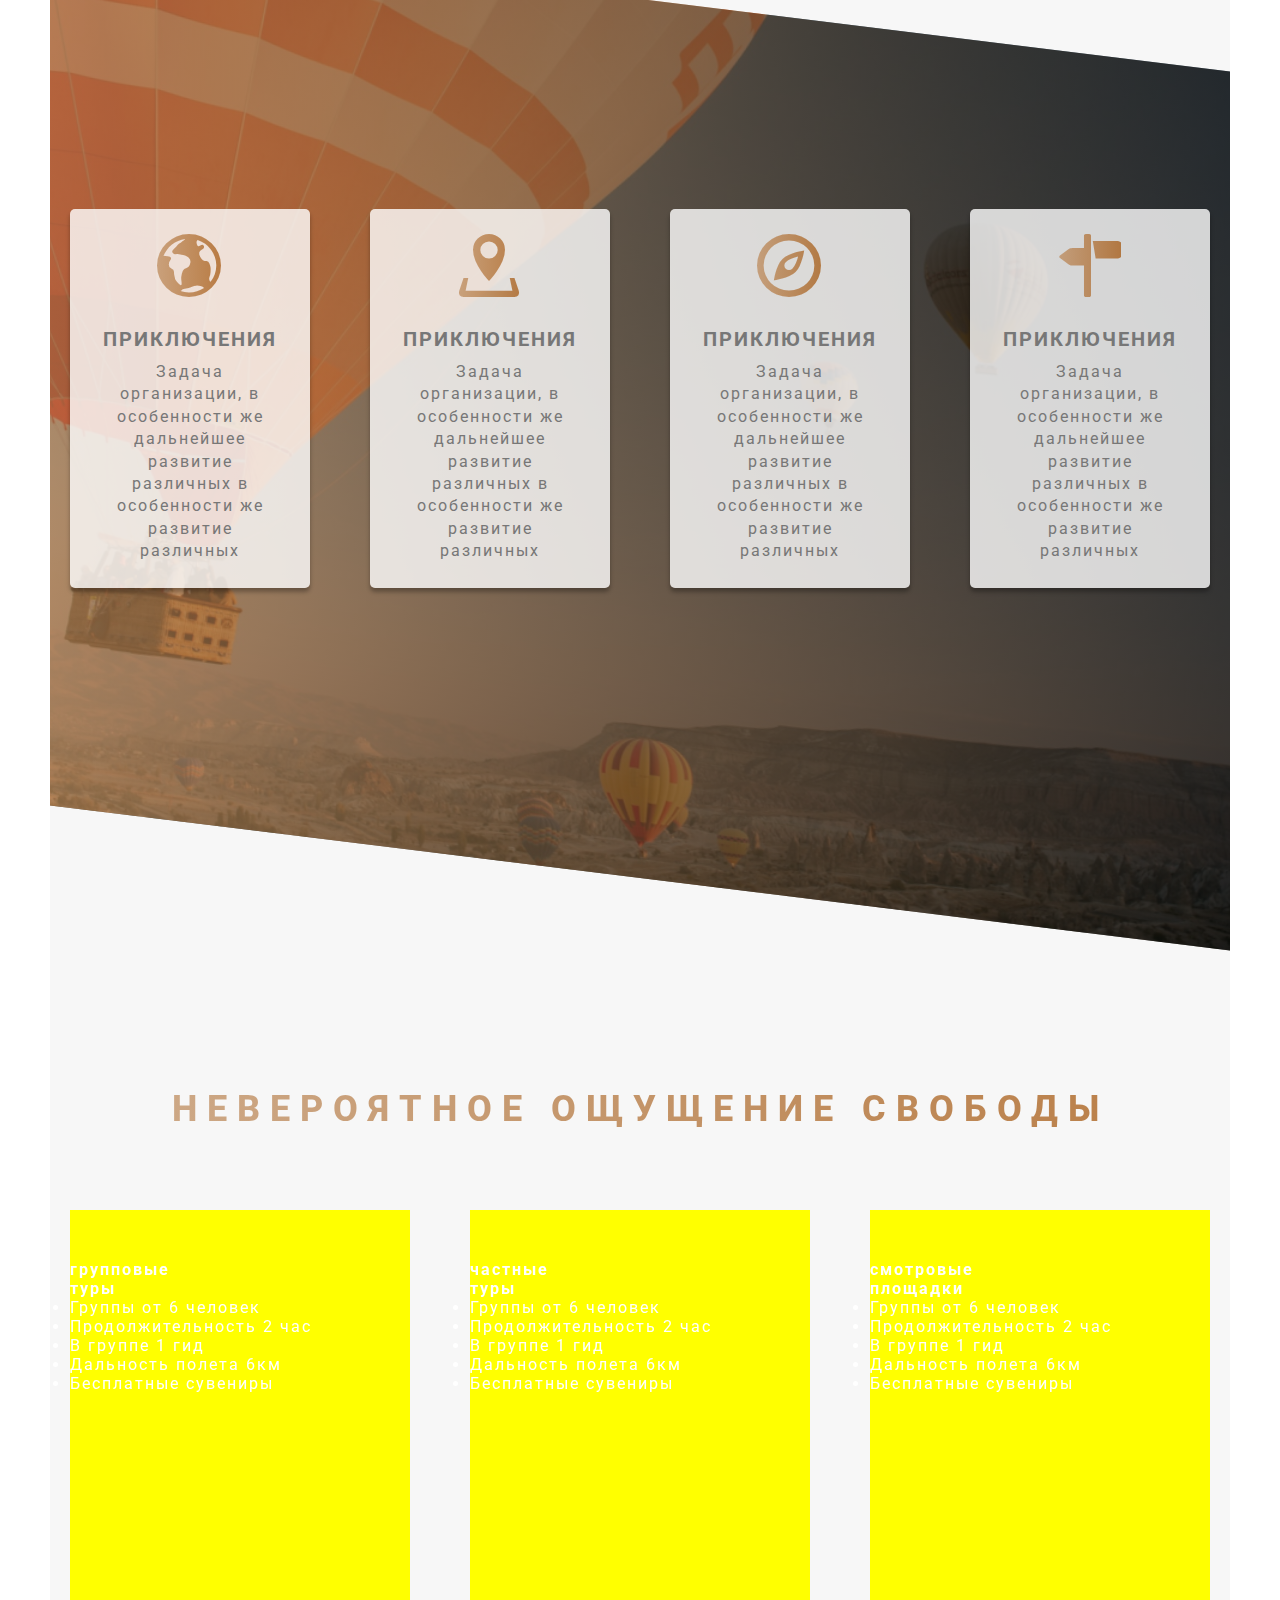
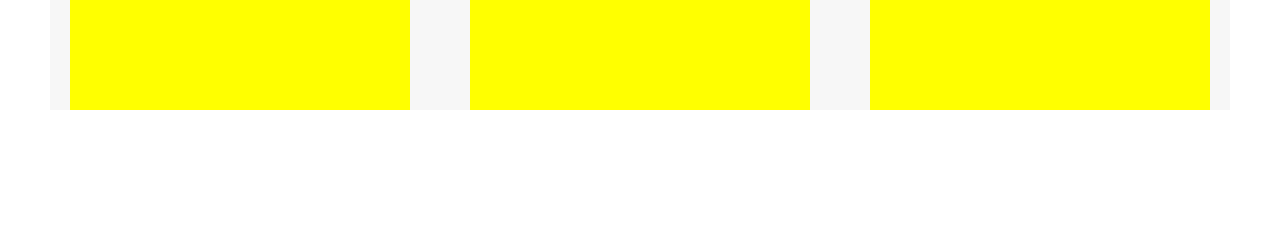
==== commit 38a96a34: "four section" ====
--- a/src/index.html
+++ b/src/index.html
@@ -18,7 +18,7 @@
       <header class="header">
         <img
           class="header__logo"
-          src="/src/icons/Icon-logo.svg"
+          src="/icons/Icon-logo.svg"
           alt="Логотип воздушный шар"
         />
         <div class="header__box">
@@ -147,13 +147,89 @@
 
             <div class="col-1-of-3">
               <div class="card-tour">
-                <div class="card-tour__side card-tour__side_front">front</div>
-                <div class="card-tour__side card-tour__side_back">back</div>
-              </div>
-            </div>
+                  <div class="card-tour__side card-tour__side_front">
+                      <div class="card-tour__img card-tour__img_1 margin-bottom-50px"></div>
+                      <h4 class="card-tour__title">
+                           <span class="card-tour__span card-tour__span_1"> групповые </span> 
+                           <br>
+                            <span class="card-tour__span card-tour__span_2">туры</span> </h4>
+                      <div class="card-tour__descr">
+                          <ul>
+                              <li>Группы от 6 человек</li>
+                              <li>Продолжительность 2 час</li>
+                              <li>В группе 1 гид</li>
+                              <li>Дальность полета 6км</li>
+                              <li>Бесплатные сувениры</li>
+                          </ul>
+                      </div>
+
+                  </div>
+                  <div class="card-tour__side card-tour__side_back">
+                      <div class="card-tour__backSide-box">
+                          <p class="card-tour__text card-tour__text_1">полная стоимость:</p>
+                          <p class="card-tour__text card-tour__text_2">5990₽</p>
+                          <a href="#" class="btn btn_animated">забронировать</a>
+                      </div>
+                  </div>
+              </div>
+          </div>
             
-            <div class="col-1-of-3">col-1-of-3</div>
-            <div class="col-1-of-3">col-1-of-3</div>
+          <div class="col-1-of-3">
+            <div class="card-tour">
+                <div class="card-tour__side card-tour__side_front">
+                    <div class="card-tour__img card-tour__img_2 margin-bottom-50px"></div>
+                    <h4 class="card-tour__title">
+                         <span class="card-tour__span card-tour__span_1"> частные </span> 
+                         <br>
+                          <span class="card-tour__span card-tour__span_2">туры</span> </h4>
+                    <div class="card-tour__descr">
+                        <ul>
+                            <li>Группы от 6 человек</li>
+                            <li>Продолжительность 2 час</li>
+                            <li>В группе 1 гид</li>
+                            <li>Дальность полета 6км</li>
+                            <li>Бесплатные сувениры</li>
+                        </ul>
+                    </div>
+
+                </div>
+                <div class="card-tour__side card-tour__side_back">
+                    <div class="card-tour__backSide-box">
+                        <p class="card-tour__text card-tour__text_1">полная стоимость:</p>
+                        <p class="card-tour__text card-tour__text_2">5990₽</p>
+                        <a href="#" class="btn btn_animated">забронировать</a>
+                    </div>
+                </div>
+            </div>
+        </div>
+        <div class="col-1-of-3">
+          <div class="card-tour">
+              <div class="card-tour__side card-tour__side_front">
+                  <div class="card-tour__img card-tour__img_3 margin-bottom-50px"></div>
+                  <h4 class="card-tour__title">
+                       <span class="card-tour__span card-tour__span_1"> смотровые </span> 
+                       <br>
+                        <span class="card-tour__span card-tour__span_2">площадки</span> </h4>
+                  <div class="card-tour__descr">
+                      <ul>
+                          <li>Группы от 6 человек</li>
+                          <li>Продолжительность 2 час</li>
+                          <li>В группе 1 гид</li>
+                          <li>Дальность полета 6км</li>
+                          <li>Бесплатные сувениры</li>
+                      </ul>
+                  </div>
+
+              </div>
+              <div class="card-tour__side card-tour__side_back">
+                  <div class="card-tour__backSide-box">
+                      <p class="card-tour__text card-tour__text_1">полная стоимость:</p>
+                      <p class="card-tour__text card-tour__text_2">5990₽</p>
+                      <a href="#" class="btn btn_animated">забронировать</a>
+                  </div>
+              </div>
+          </div>
+      </div>
           </div>
         </section>
       </main>
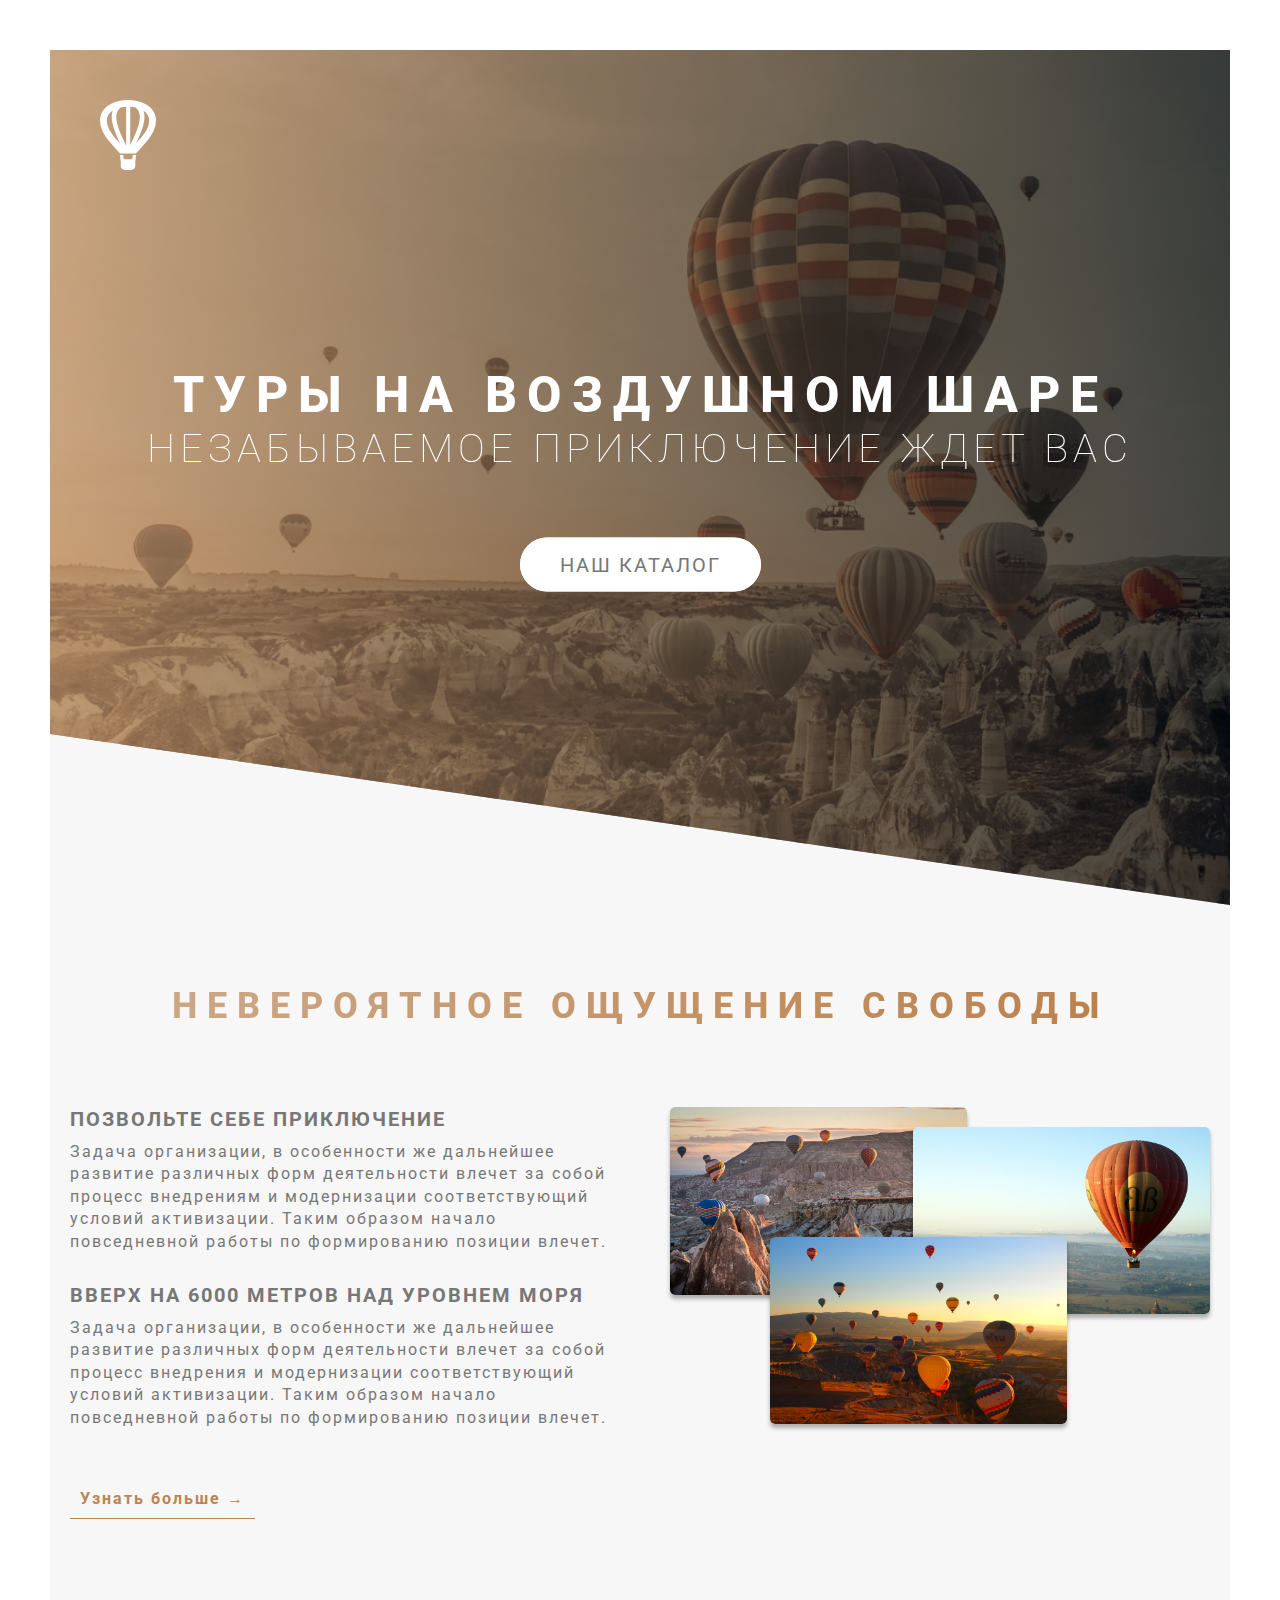
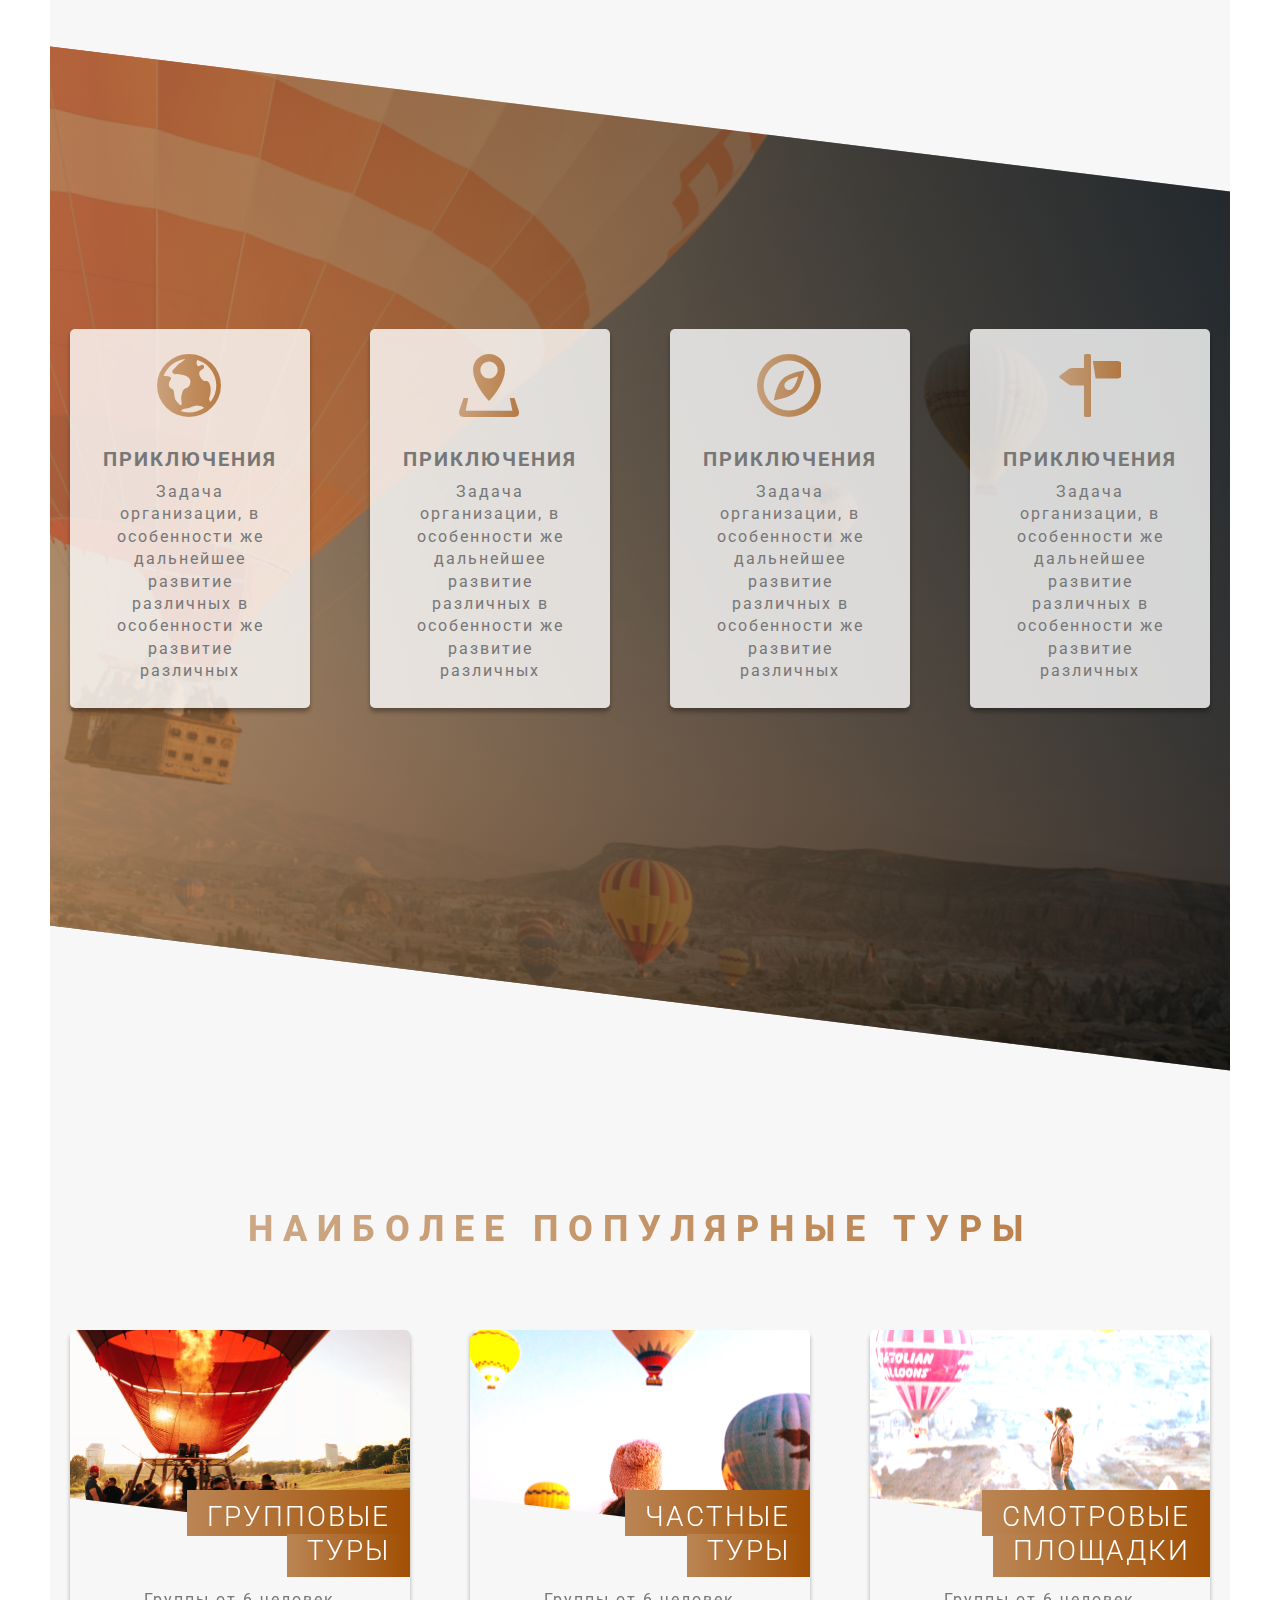
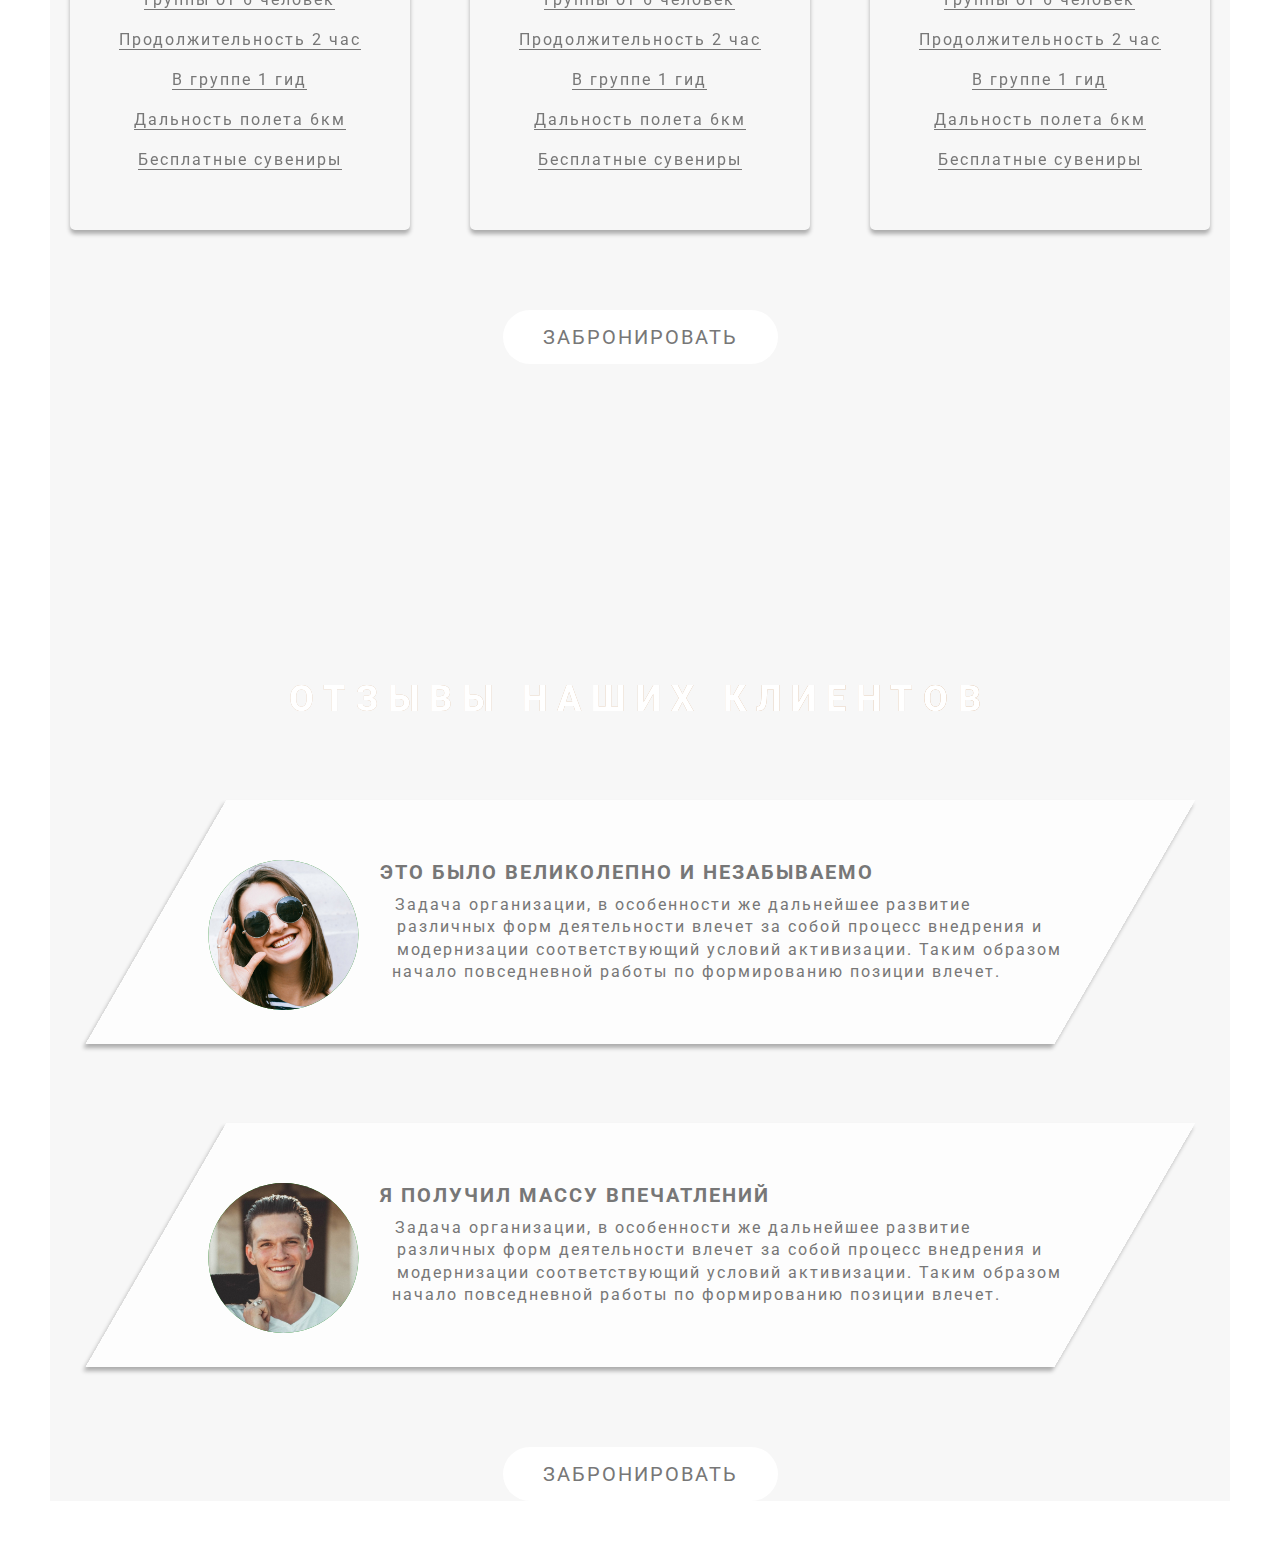
==== commit 9a1d9bf5: "background video" ====
--- a/src/index.html
+++ b/src/index.html
@@ -18,7 +18,7 @@
       <header class="header">
         <img
           class="header__logo"
-          src="/icons/Icon-logo.svg"
+          src="icons/Icon-logo.svg"
           alt="Логотип воздушный шар"
         />
         <div class="header__box">
@@ -139,98 +139,174 @@
 
         <section class="section-tour">
           <div class="text-align-center margin-bottom-80px">
-            <h2 class="title-secondary">невероятное ощущение свободы</h2>
-          </div>
-
-
-          <div class="row">
-
+            <h2 class="title-secondary">Наиболее популярные туры</h2>
+          </div>
+
+          <div class="row">
             <div class="col-1-of-3">
               <div class="card-tour">
-                  <div class="card-tour__side card-tour__side_front">
-                      <div class="card-tour__img card-tour__img_1 margin-bottom-50px"></div>
-                      <h4 class="card-tour__title">
-                           <span class="card-tour__span card-tour__span_1"> групповые </span> 
-                           <br>
-                            <span class="card-tour__span card-tour__span_2">туры</span> </h4>
-                      <div class="card-tour__descr">
-                          <ul>
-                              <li>Группы от 6 человек</li>
-                              <li>Продолжительность 2 час</li>
-                              <li>В группе 1 гид</li>
-                              <li>Дальность полета 6км</li>
-                              <li>Бесплатные сувениры</li>
-                          </ul>
-                      </div>
-
-                  </div>
-                  <div class="card-tour__side card-tour__side_back">
-                      <div class="card-tour__backSide-box">
-                          <p class="card-tour__text card-tour__text_1">полная стоимость:</p>
-                          <p class="card-tour__text card-tour__text_2">5990₽</p>
-                          <a href="#" class="btn btn_animated">забронировать</a>
-                      </div>
-                  </div>
-              </div>
-          </div>
-            
-          <div class="col-1-of-3">
-            <div class="card-tour">
                 <div class="card-tour__side card-tour__side_front">
-                    <div class="card-tour__img card-tour__img_2 margin-bottom-50px"></div>
-                    <h4 class="card-tour__title">
-                         <span class="card-tour__span card-tour__span_1"> частные </span> 
-                         <br>
-                          <span class="card-tour__span card-tour__span_2">туры</span> </h4>
-                    <div class="card-tour__descr">
-                        <ul>
-                            <li>Группы от 6 человек</li>
-                            <li>Продолжительность 2 час</li>
-                            <li>В группе 1 гид</li>
-                            <li>Дальность полета 6км</li>
-                            <li>Бесплатные сувениры</li>
-                        </ul>
-                    </div>
-
+                  <div
+                    class="card-tour__img card-tour__img_1 margin-bottom-50px"
+                  ></div>
+                  <h4 class="card-tour__title">
+                    <span class="card-tour__span card-tour__span_1">
+                      групповые
+                    </span>
+                    <br />
+                    <span class="card-tour__span card-tour__span_2">туры</span>
+                  </h4>
+                  <div class="card-tour__descr">
+                    <ul>
+                      <li>Группы от 6 человек</li>
+                      <li>Продолжительность 2 час</li>
+                      <li>В группе 1 гид</li>
+                      <li>Дальность полета 6км</li>
+                      <li>Бесплатные сувениры</li>
+                    </ul>
+                  </div>
                 </div>
                 <div class="card-tour__side card-tour__side_back">
-                    <div class="card-tour__backSide-box">
-                        <p class="card-tour__text card-tour__text_1">полная стоимость:</p>
-                        <p class="card-tour__text card-tour__text_2">5990₽</p>
-                        <a href="#" class="btn btn_animated">забронировать</a>
-                    </div>
-                </div>
-            </div>
-        </div>
-        <div class="col-1-of-3">
-          <div class="card-tour">
-              <div class="card-tour__side card-tour__side_front">
-                  <div class="card-tour__img card-tour__img_3 margin-bottom-50px"></div>
+                  <div class="card-tour__backSide-box">
+                    <p class="card-tour__text card-tour__text_1">
+                      полная стоимость:
+                    </p>
+                    <p class="card-tour__text card-tour__text_2">5990₽</p>
+                    <a href="#" class="btn btn_animated">забронировать</a>
+                  </div>
+                </div>
+              </div>
+            </div>
+
+            <div class="col-1-of-3">
+              <div class="card-tour">
+                <div class="card-tour__side card-tour__side_front">
+                  <div
+                    class="card-tour__img card-tour__img_2 margin-bottom-50px"
+                  ></div>
                   <h4 class="card-tour__title">
-                       <span class="card-tour__span card-tour__span_1"> смотровые </span> 
-                       <br>
-                        <span class="card-tour__span card-tour__span_2">площадки</span> </h4>
+                    <span class="card-tour__span card-tour__span_1">
+                      частные
+                    </span>
+                    <br />
+                    <span class="card-tour__span card-tour__span_2">туры</span>
+                  </h4>
                   <div class="card-tour__descr">
-                      <ul>
-                          <li>Группы от 6 человек</li>
-                          <li>Продолжительность 2 час</li>
-                          <li>В группе 1 гид</li>
-                          <li>Дальность полета 6км</li>
-                          <li>Бесплатные сувениры</li>
-                      </ul>
-                  </div>
-
-              </div>
-              <div class="card-tour__side card-tour__side_back">
+                    <ul>
+                      <li>Группы от 6 человек</li>
+                      <li>Продолжительность 2 час</li>
+                      <li>В группе 1 гид</li>
+                      <li>Дальность полета 6км</li>
+                      <li>Бесплатные сувениры</li>
+                    </ul>
+                  </div>
+                </div>
+                <div class="card-tour__side card-tour__side_back">
                   <div class="card-tour__backSide-box">
-                      <p class="card-tour__text card-tour__text_1">полная стоимость:</p>
-                      <p class="card-tour__text card-tour__text_2">5990₽</p>
-                      <a href="#" class="btn btn_animated">забронировать</a>
-                  </div>
-              </div>
-          </div>
-      </div>
-          </div>
+                    <p class="card-tour__text card-tour__text_1">
+                      полная стоимость:
+                    </p>
+                    <p class="card-tour__text card-tour__text_2">5990₽</p>
+                    <a href="#" class="btn btn_animated">забронировать</a>
+                  </div>
+                </div>
+              </div>
+            </div>
+            <div class="col-1-of-3">
+              <div class="card-tour">
+                <div class="card-tour__side card-tour__side_front">
+                  <div
+                    class="card-tour__img card-tour__img_3 margin-bottom-50px"
+                  ></div>
+                  <h4 class="card-tour__title">
+                    <span class="card-tour__span card-tour__span_1">
+                      смотровые
+                    </span>
+                    <br />
+                    <span class="card-tour__span card-tour__span_2"
+                      >площадки</span
+                    >
+                  </h4>
+                  <div class="card-tour__descr">
+                    <ul>
+                      <li>Группы от 6 человек</li>
+                      <li>Продолжительность 2 час</li>
+                      <li>В группе 1 гид</li>
+                      <li>Дальность полета 6км</li>
+                      <li>Бесплатные сувениры</li>
+                    </ul>
+                  </div>
+                </div>
+                <div class="card-tour__side card-tour__side_back">
+                  <div class="card-tour__backSide-box">
+                    <p class="card-tour__text card-tour__text_1">
+                      полная стоимость:
+                    </p>
+                    <p class="card-tour__text card-tour__text_2">5990₽</p>
+                    <a href="#" class="btn btn_animated">забронировать</a>
+                  </div>
+                </div>
+              </div>
+            </div>
+          </div>
+          <div class="text-align-center">
+            <a href="#" class="btn btn_animated">забронировать</a>
+          </div>
+        </section>
+
+        <section class="section-feedBack">
+          <video class="bg-video" autoplay muted loop>
+            <source src="img/Hot air balloons-1.mp4">
+            <source src="img/Hot air balloons-2.webm">
+          </video>
+
+          <div class="text-align-center margin-bottom-80px">
+            <h2 class="title-secondary title-secondary_white">
+              ОТЗЫВЫ НАШИХ КЛИЕНТОВ
+            </h2>
+          </div>
+
+          <div class="row">
+            <div class="feedBack-card">
+              <figure class="feedBack-card__img">
+                <img src="img/feedBack-1.jpg" alt="person">
+                <figcaption class="feedBack-card__name">АНТОН РЯБИН</figcaption>
+              </figure>
+              <div class="feedBack-card__box">
+                <h3 class="title-third margin-bottom-10px">
+                  ЭТО БЫЛО ВЕЛИКОЛЕПНО И НЕЗАБЫВАЕМО
+                </h3>
+                <p class="paragraph">
+                  Задача организации, в особенности же дальнейшее развитие
+                  различных форм деятельности влечет за собой процесс внедрения и
+                  модернизации соответствующий условий активизации. Таким образом
+                  начало повседневной работы по формированию позиции влечет.
+                </p>
+              </div>
+            </div>
+          </div>
+          <div class="row">
+            <div class="feedBack-card">
+              <figure class="feedBack-card__img">
+                <img src="img/feedBack-2.jpg" alt="person">
+                <figcaption class="feedBack-card__name">ЛИЗА ФРОЛОВА</figcaption>
+              </figure>
+              <div class="feedBack-card__box">
+                <h3 class="title-third margin-bottom-10px">
+                  я получил массу впечатлений
+                </h3>
+                <p class="paragraph">
+                  Задача организации, в особенности же дальнейшее развитие
+                  различных форм деятельности влечет за собой процесс внедрения и
+                  модернизации соответствующий условий активизации. Таким образом
+                  начало повседневной работы по формированию позиции влечет.
+                </p>
+              </div>
+            </div>
+          </div>
+          <div class="text-align-center">
+            <a href="#" class="btn btn_animated">забронировать</a>
+          </div>  
         </section>
       </main>
     </div>
--- a/src/css/style.css
+++ b/src/css/style.css
@@ -107,6 +107,9 @@
   transform: skewY(2deg) skewX(15deg) scale(1.1);
   text-shadow: 0rem 0.4rem 0.4rem rgba(0, 0, 0, 0.25);
 }
+.title-secondary_white {
+  color: #ffffff;
+}
 
 .title-third {
   font-size: 2rem;
@@ -272,20 +275,142 @@
   left: 0;
   width: 100%;
   backface-visibility: hidden;
-}
-.card-tour__side_front {
-  background: yellow;
+  box-shadow: 0px 4px 4px rgba(0, 0, 0, 0.3);
+  border-radius: 0.5rem;
+  overflow: hidden;
 }
 .card-tour__side_back {
   background: green;
   transform: rotateY(180deg);
-  background: linear-gradient(120deg, rgba(186, 133, 84, 0.7) 0.03%, rgba(161, 79, 3, 0.7) 99.94%);
+  background: linear-gradient(120deg, #BA8554, #A14F03);
 }
 .card-tour:hover .card-tour__side_front {
-  transform: rotateY(180deg);
+  transform: rotateY(-180deg);
 }
 .card-tour:hover .card-tour__side_back {
   transform: rotateY(0deg);
+}
+.card-tour__img {
+  background-blend-mode: hard-light;
+  height: 21rem;
+  clip-path: polygon(0 0, 100% 0, 100% 100%, 0 80%);
+}
+.card-tour__img_1 {
+  background: #BA8554 url(../img/card-1.jpg) center/cover no-repeat;
+}
+.card-tour__img_2 {
+  background: #BA8554 url(../img/card-2.jpg) center/cover no-repeat;
+}
+.card-tour__img_3 {
+  background: #BA8554 url(../img/card-3.jpg) center/cover no-repeat;
+}
+.card-tour__title {
+  font-size: 2.8rem;
+  letter-spacing: 0.2rem;
+  font-weight: 300;
+  text-transform: uppercase;
+  text-align: right;
+  position: absolute;
+  top: 17rem;
+  right: 0rem;
+}
+.card-tour__span {
+  background: linear-gradient(90deg, #BA8554, #A14F03);
+  padding: 1rem 2rem 0.3rem 2rem;
+}
+.card-tour__span_2 {
+  position: absolute;
+  top: 3.4rem;
+  right: 0;
+  padding-bottom: 1rem;
+  padding-top: 0rem;
+}
+.card-tour__descr ul {
+  list-style: none;
+  margin: 0 auto;
+  width: 75%;
+  text-align: center;
+}
+.card-tour__descr ul li {
+  font-size: 1.6rem;
+  letter-spacing: 0.2rem;
+  color: #777777;
+  border-bottom: 1px solid #777777;
+  display: inline-block;
+}
+.card-tour__descr ul li:not(:last-child) {
+  margin-bottom: 2rem;
+}
+.card-tour__backSide-box {
+  position: absolute;
+  top: 50%;
+  left: 50%;
+  transform: translate(-50%, -50%);
+}
+.card-tour__text {
+  margin-bottom: 8rem;
+  letter-spacing: 0.2rem;
+  text-transform: uppercase;
+  text-align: center;
+  color: #ffffff;
+}
+.card-tour__text_1 {
+  font-size: 1.6rem;
+  font-weight: 300;
+}
+.card-tour__text_2 {
+  font-size: 6rem;
+  font-weight: 500;
+}
+
+.feedBack-card {
+  width: 85%;
+  background: rgba(255, 255, 255, 0.75);
+  box-shadow: 0px 4px 4px rgba(0, 0, 0, 0.3);
+  margin: 0 auto;
+  padding: 6rem;
+  transform: skewX(330deg);
+}
+.feedBack-card > * {
+  transform: skewX(-330deg);
+}
+.feedBack-card__img {
+  width: 15rem;
+  height: 15rem;
+  background: green;
+  float: left;
+  border-radius: 100rem;
+  shape-outside: circle(50% at 50% 50%);
+  -webkit-shape-outside: circle(50% at 50% 50%);
+  margin-right: 4rem;
+  overflow: hidden;
+  position: relative;
+}
+.feedBack-card__img img {
+  height: 100%;
+  transform: scale(1.2);
+  transition: all 0.5s;
+}
+.feedBack-card__name {
+  font-size: 2rem;
+  letter-spacing: 0.2rem;
+  font-weight: 400;
+  color: #ffffff;
+  text-align: center;
+  position: absolute;
+  top: 50%;
+  left: 50%;
+  transform: translate(-50%, -20%);
+  opacity: 0;
+  transition: all 0.5s;
+}
+.feedBack-card:hover .feedBack-card__name {
+  transform: translate(-50%, -50%);
+  opacity: 1;
+}
+.feedBack-card:hover img {
+  transform: scale(1);
+  filter: blur(0.3rem) brightness(70%);
 }
 
 .header {
@@ -357,6 +482,7 @@
 
 .section-about {
   padding-top: 8rem;
+  margin-bottom: 20rem;
 }
 
 .section-adventure {
@@ -370,4 +496,9 @@
 
 .section-tour {
   padding-top: 21rem;
+  margin-bottom: 8rem;
+}
+
+.section-feedBack {
+  padding-top: 8rem;
 }/*# sourceMappingURL=style.css.map */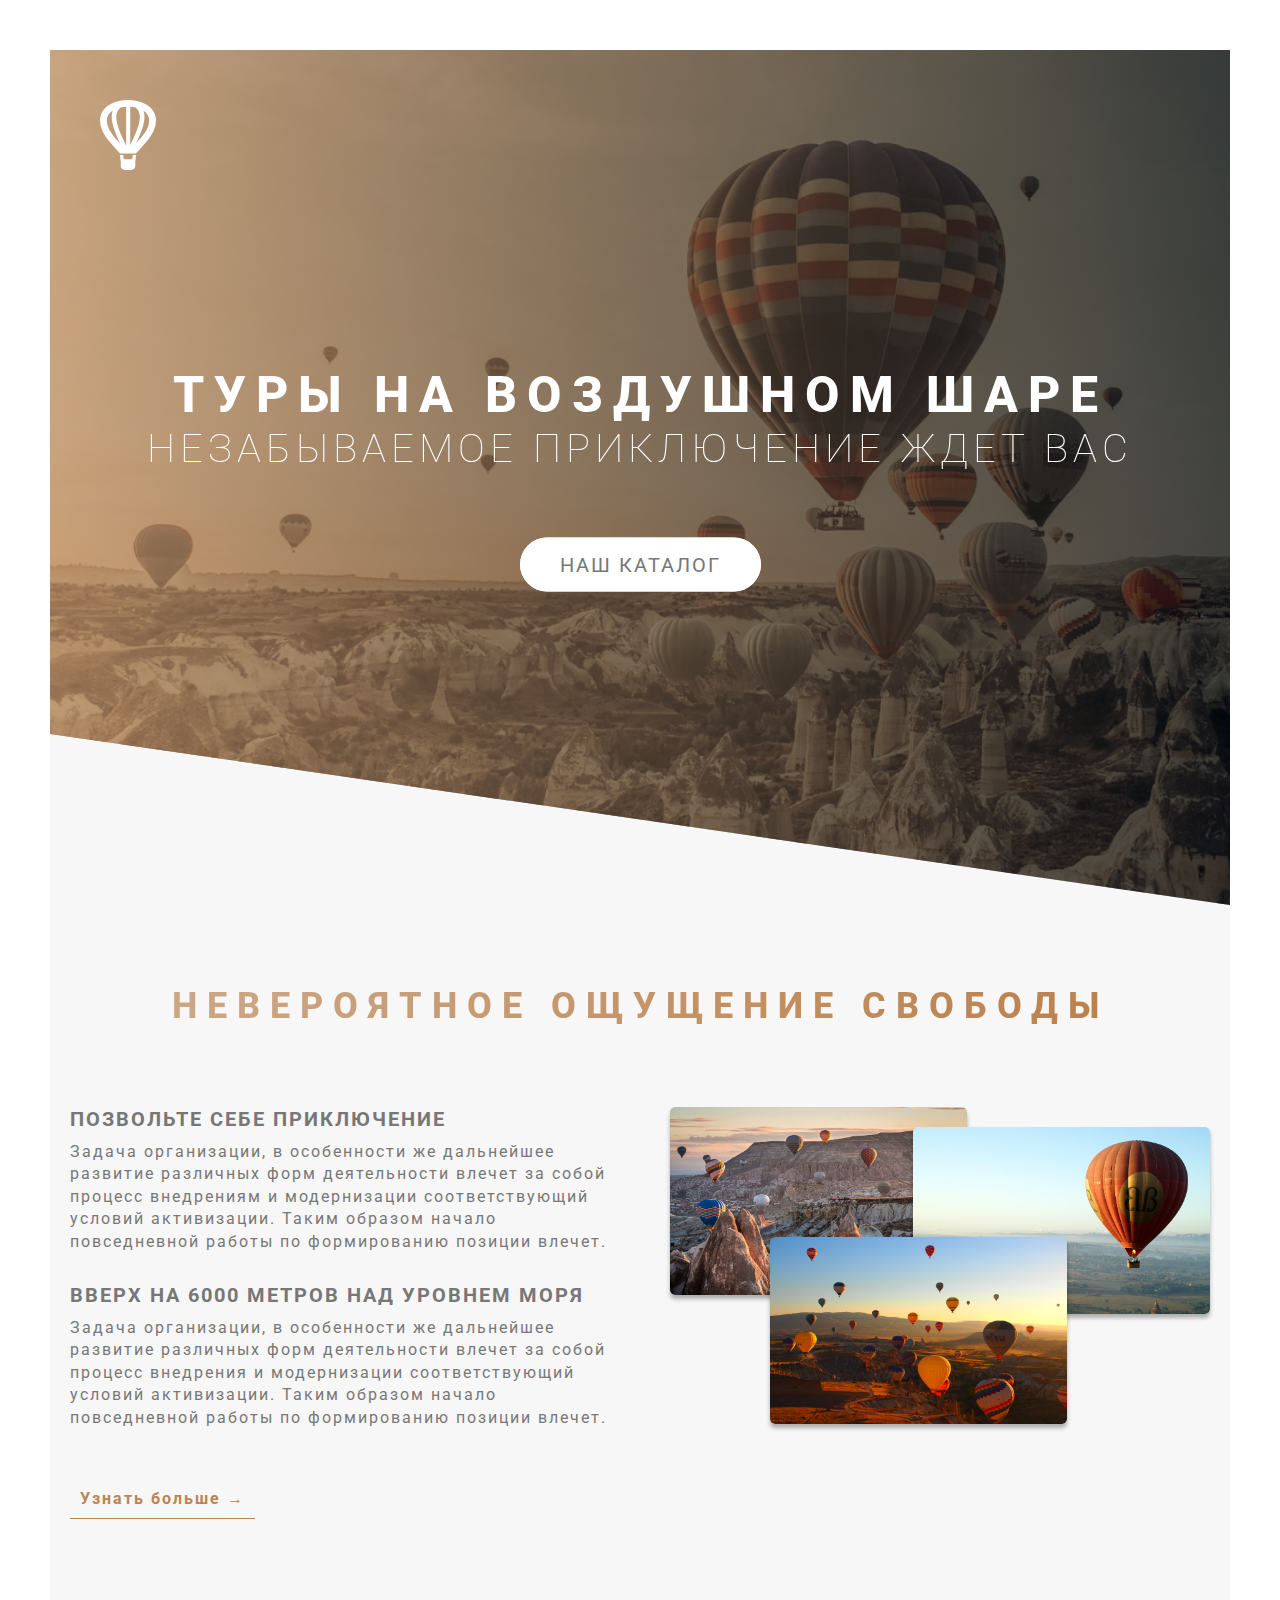
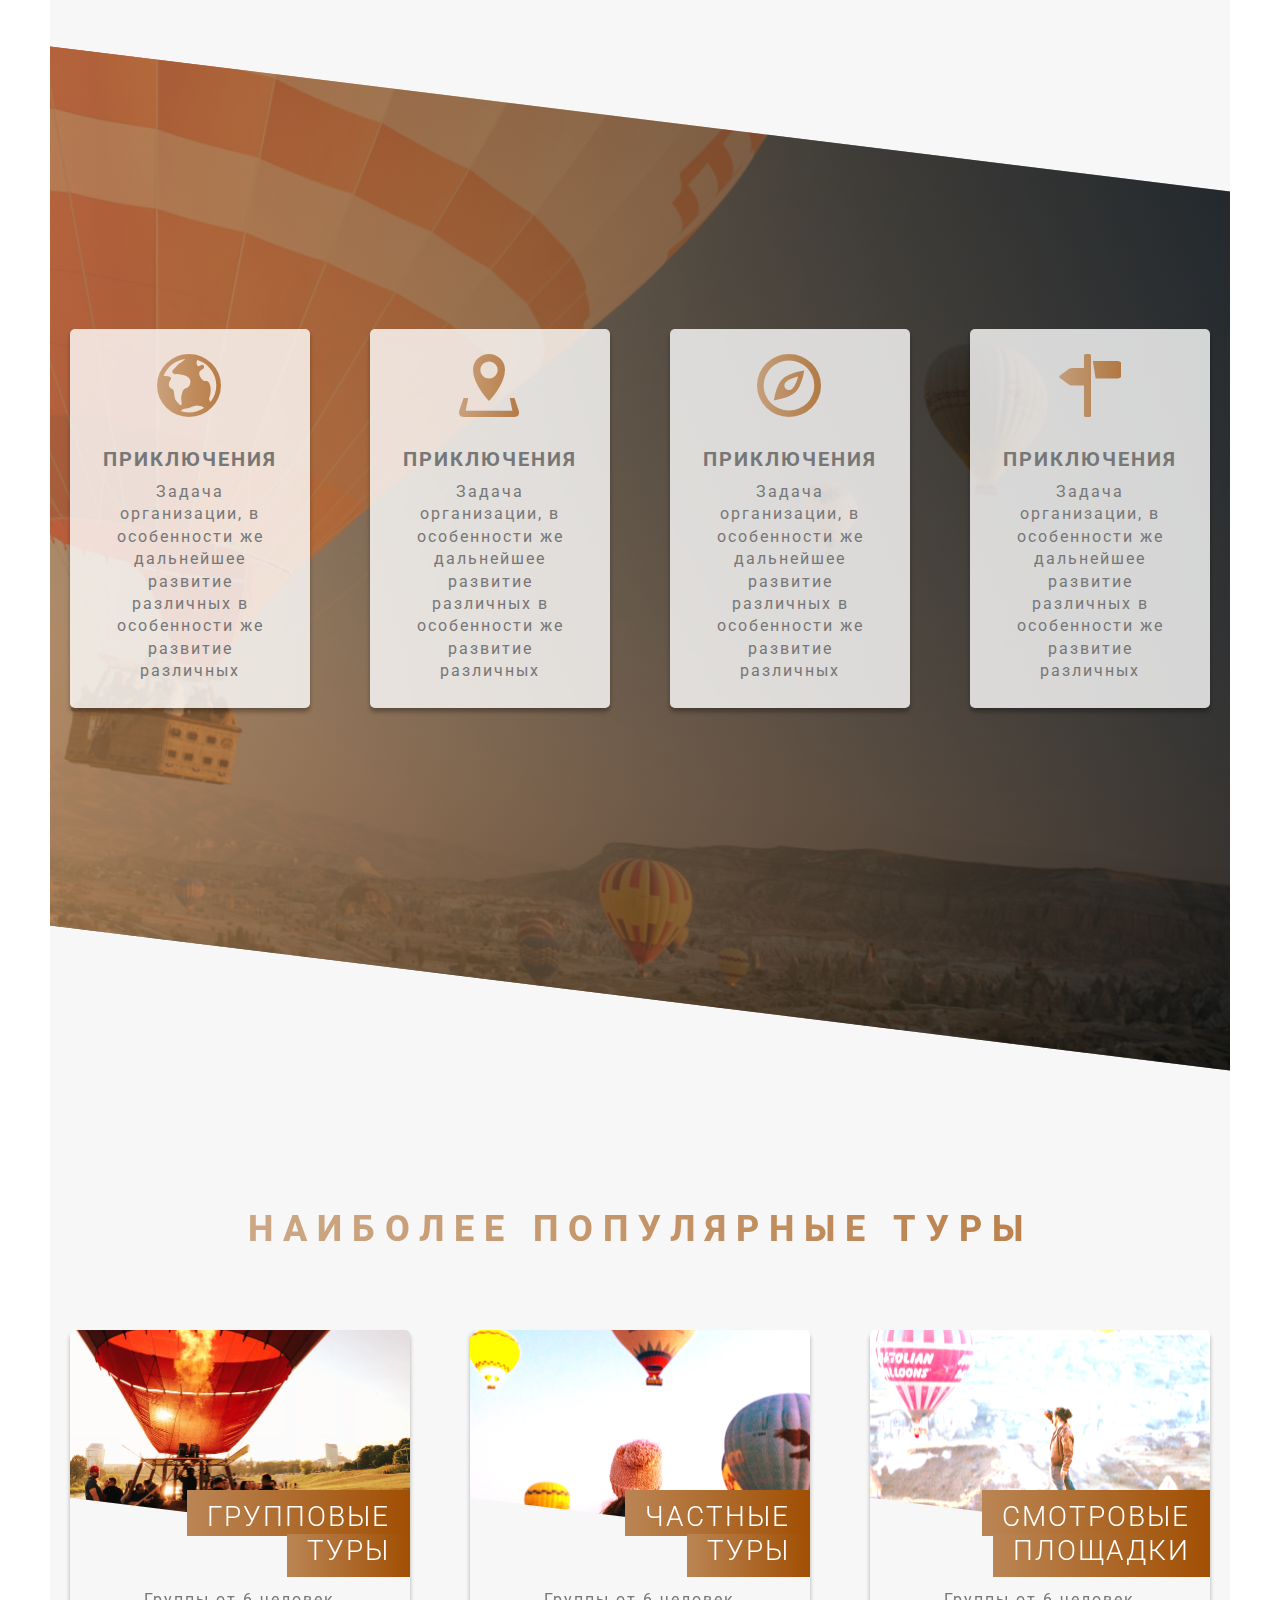
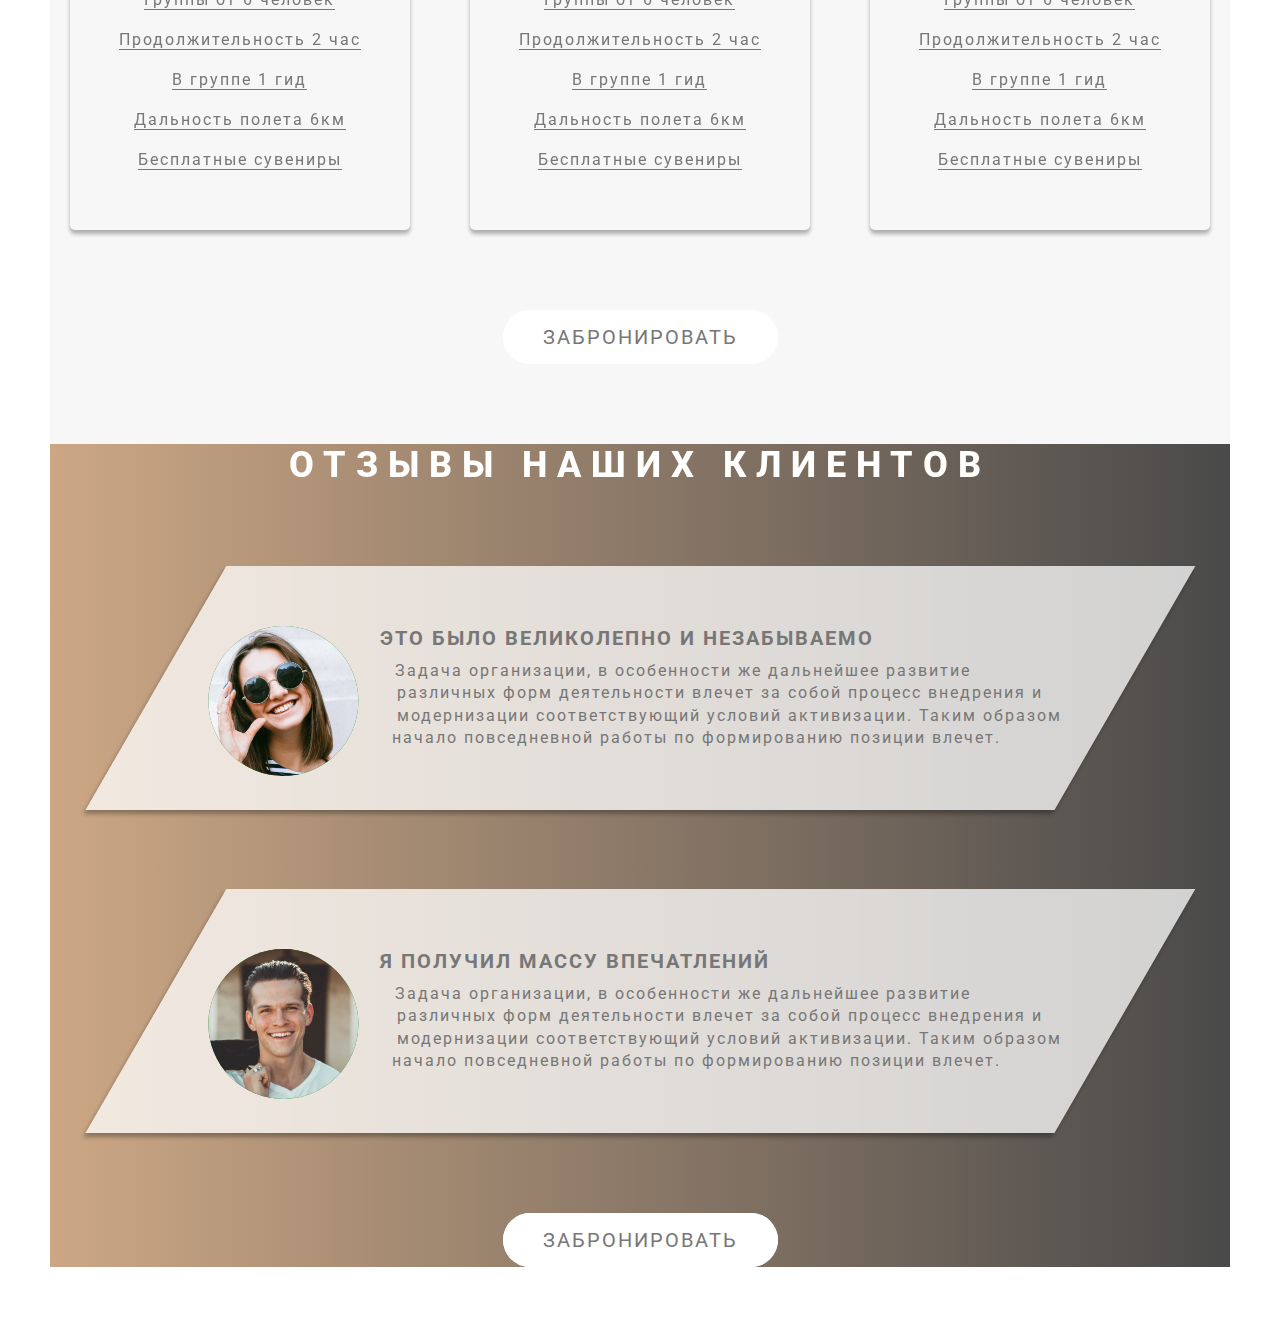
==== commit 7dcc2d25: "background video finish" ====
--- a/src/index.html
+++ b/src/index.html
@@ -255,6 +255,9 @@
         </section>
 
         <section class="section-feedBack">
+          <div class="bg-gradient">
+            
+          </div>
           <video class="bg-video" autoplay muted loop>
             <source src="img/Hot air balloons-1.mp4">
             <source src="img/Hot air balloons-2.webm">
--- a/src/css/style.css
+++ b/src/css/style.css
@@ -51,6 +51,8 @@
 
 .container {
   background-color: #F7F7F7;
+  position: relative;
+  z-index: 0;
 }
 
 body {
@@ -413,6 +415,26 @@
   filter: blur(0.3rem) brightness(70%);
 }
 
+.bg-video {
+  position: absolute;
+  top: 0;
+  left: 0;
+  width: 100%;
+  height: 100%;
+  z-index: -2;
+  object-fit: cover;
+}
+
+.bg-gradient {
+  position: absolute;
+  top: 0;
+  left: 0;
+  width: 100%;
+  height: 100%;
+  background: linear-gradient(90deg, rgba(186, 133, 84, 0.7), rgba(0, 0, 0, 0.7));
+  z-index: -1;
+}
+
 .header {
   position: relative;
   height: 95vh;
@@ -500,5 +522,6 @@
 }
 
 .section-feedBack {
-  padding-top: 8rem;
+  padding-top: 8rem 0rem;
+  position: relative;
 }/*# sourceMappingURL=style.css.map */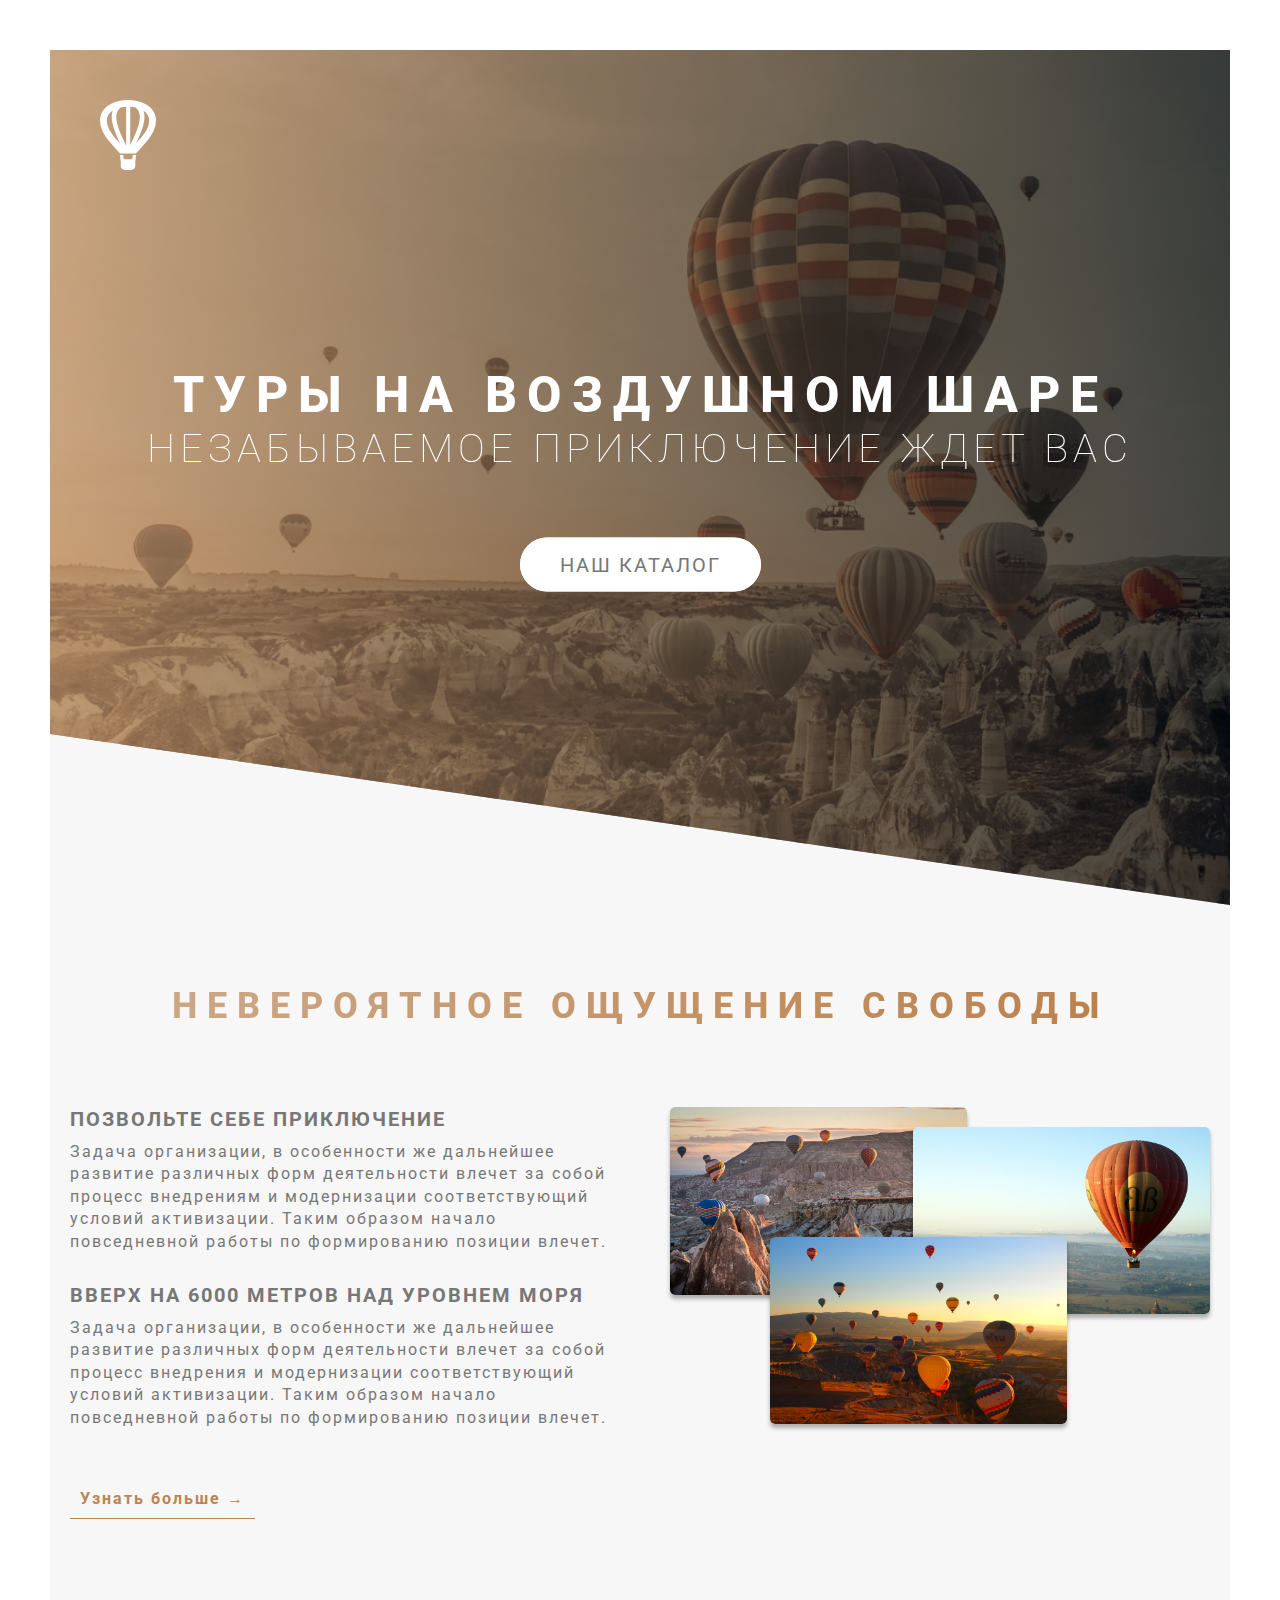
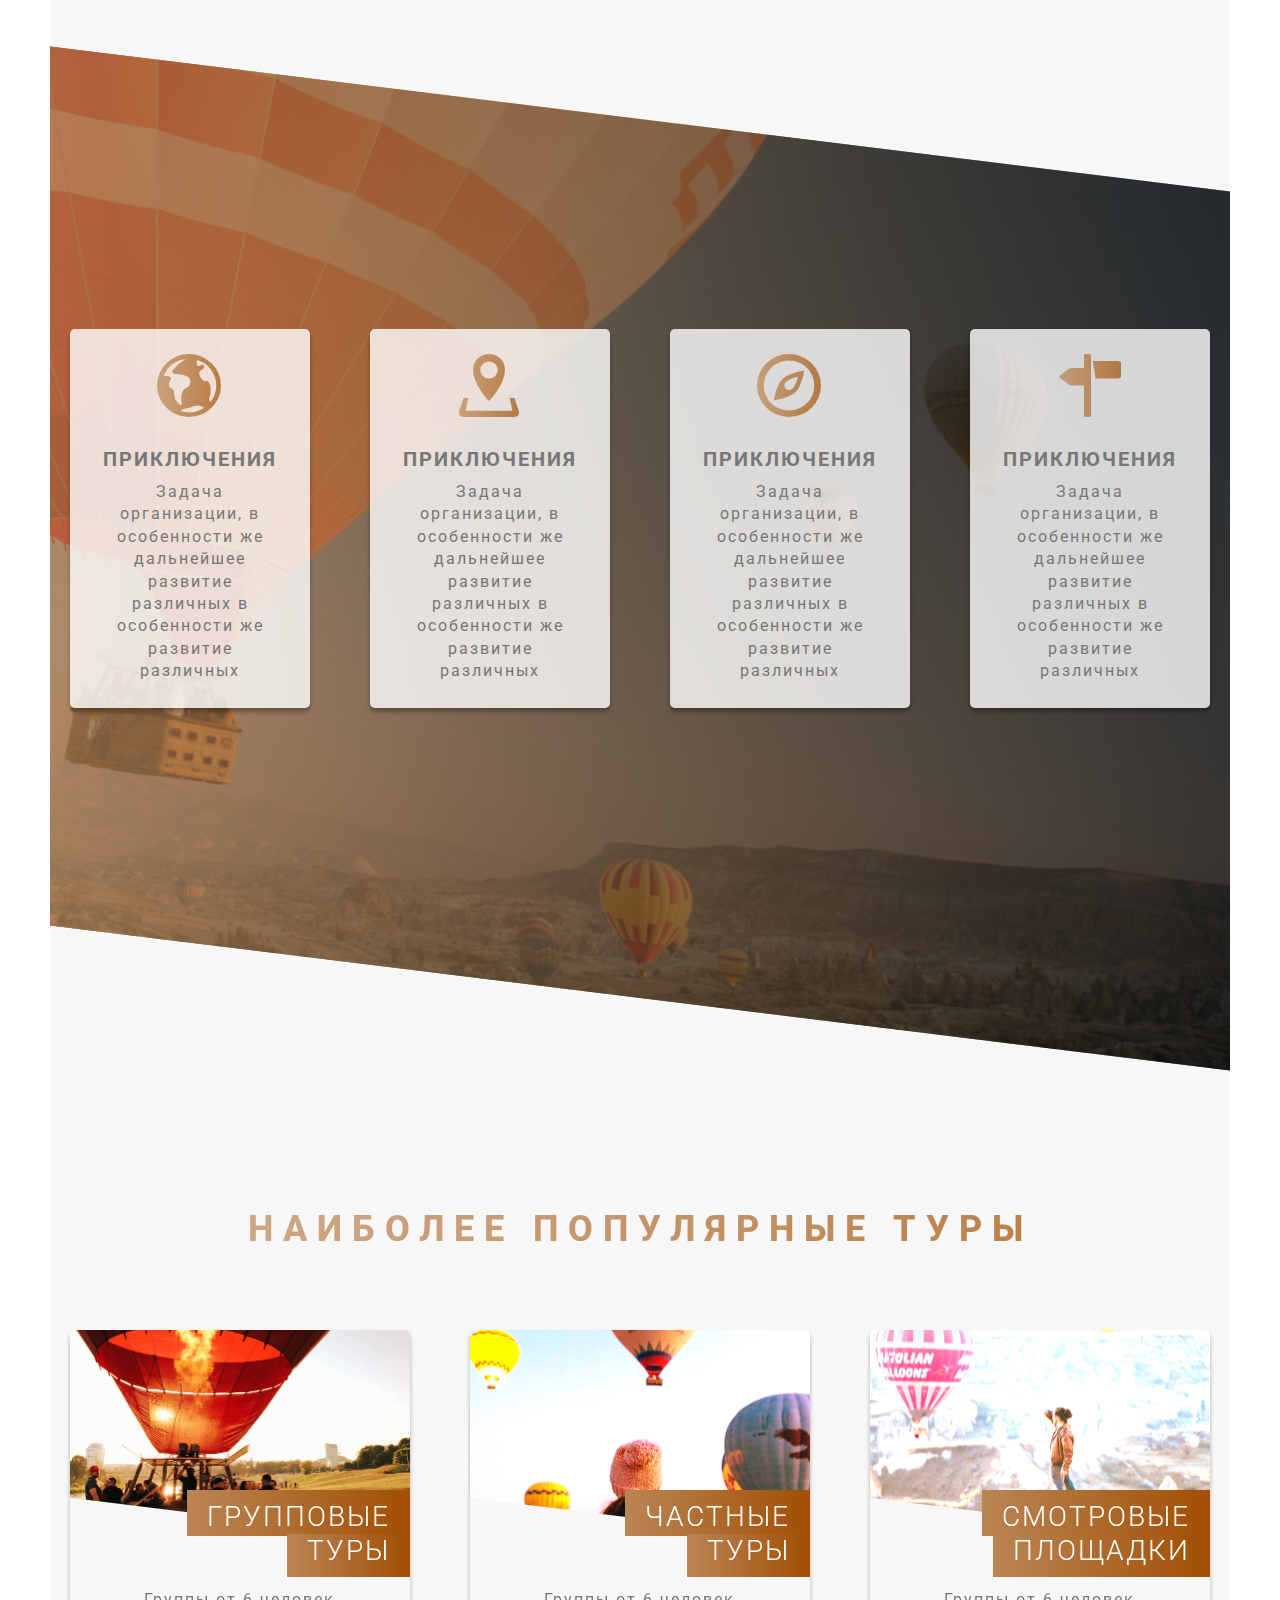
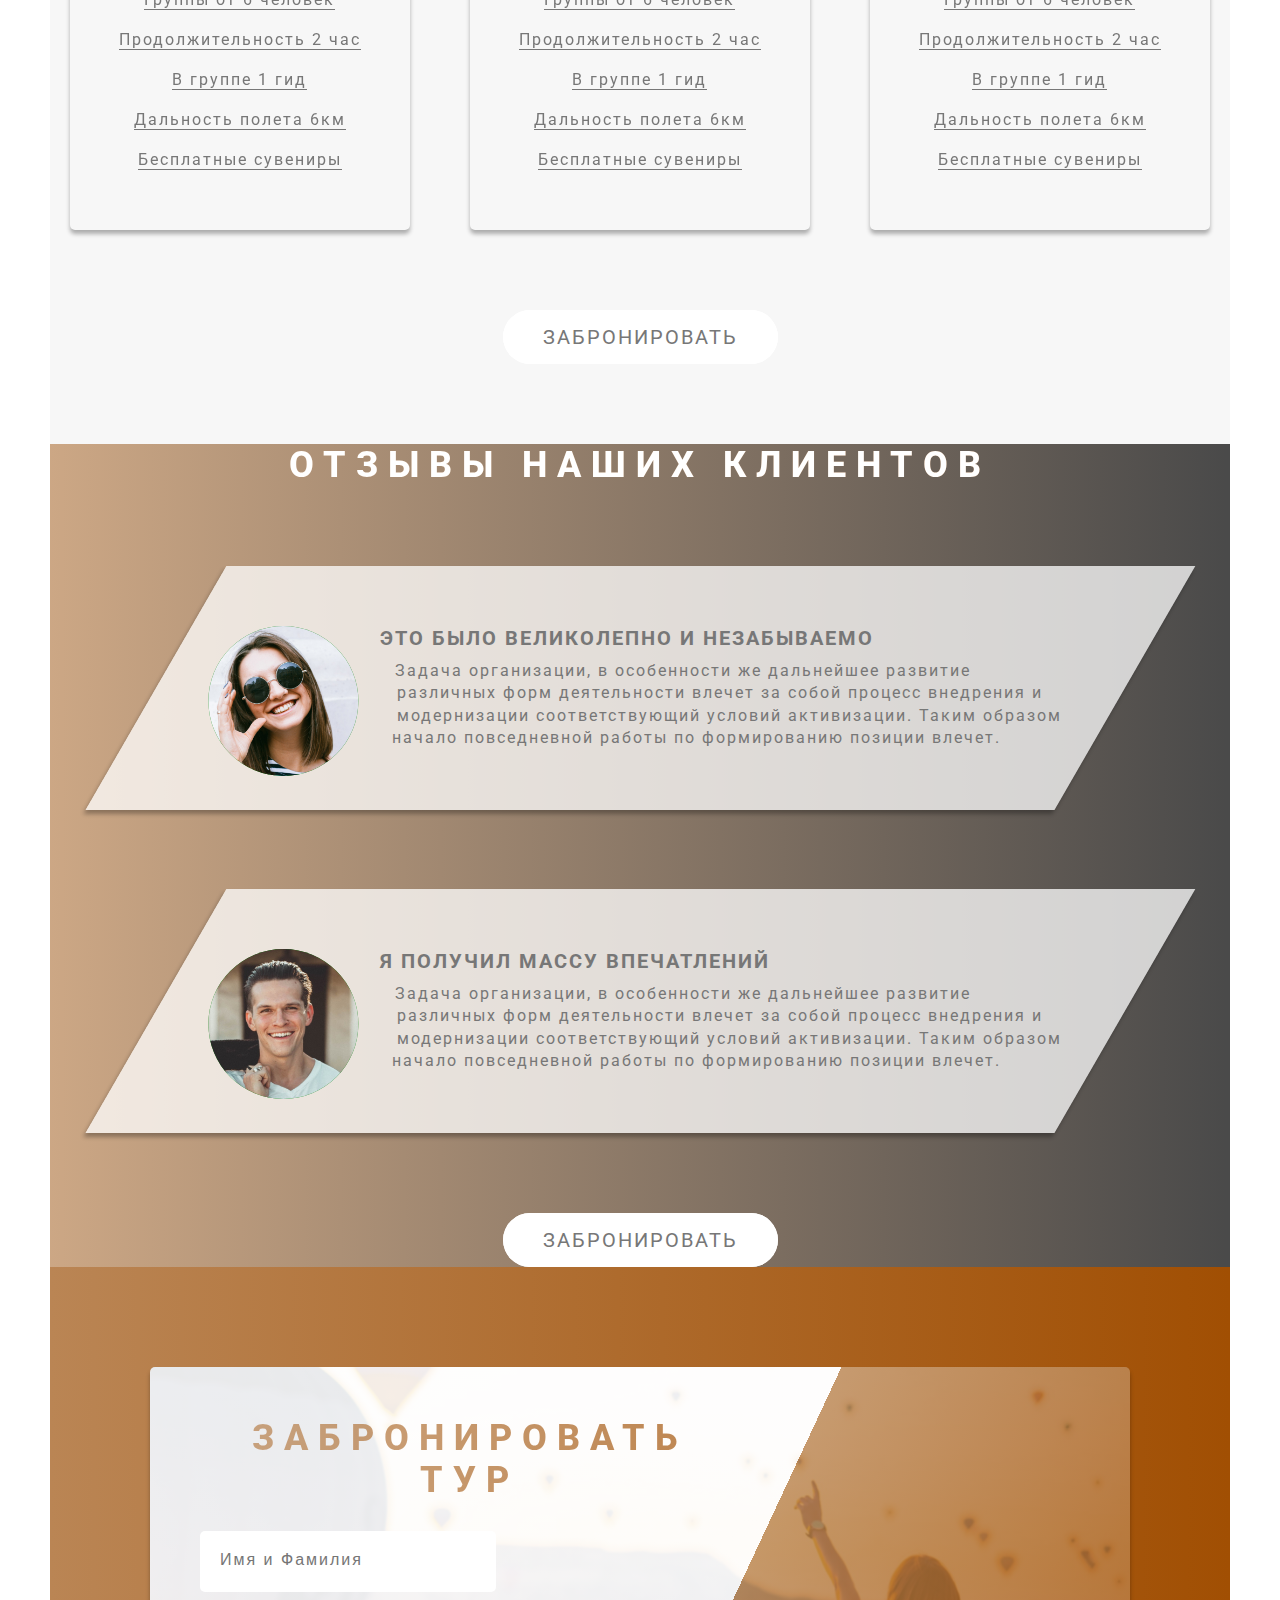
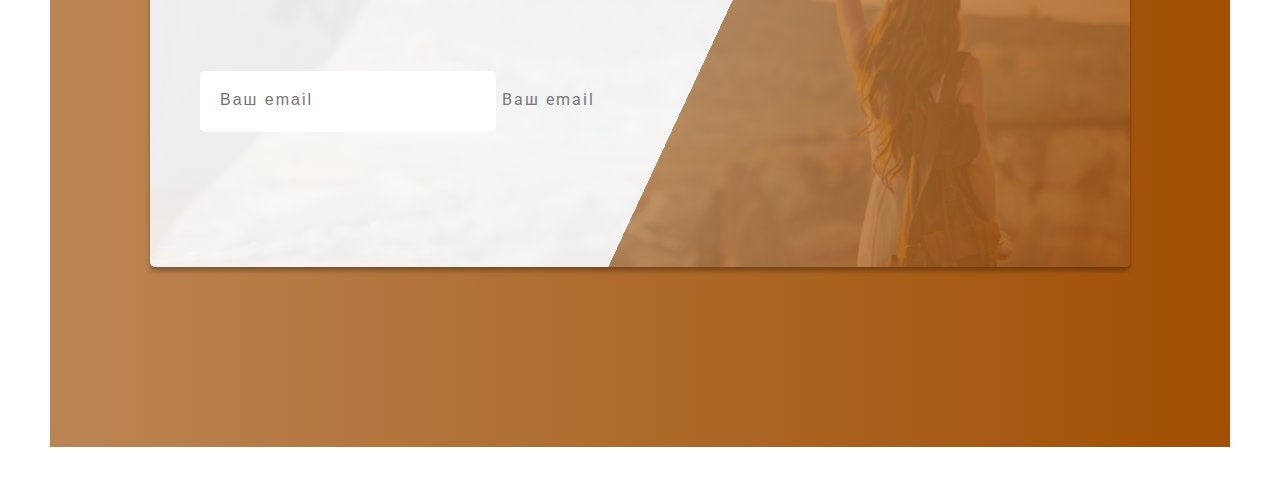
==== commit cf12427c: "forms" ====
--- a/src/index.html
+++ b/src/index.html
@@ -255,12 +255,10 @@
         </section>
 
         <section class="section-feedBack">
-          <div class="bg-gradient">
-            
-          </div>
+          <div class="bg-gradient"></div>
           <video class="bg-video" autoplay muted loop>
-            <source src="img/Hot air balloons-1.mp4">
-            <source src="img/Hot air balloons-2.webm">
+            <source src="img/Hot air balloons-1.mp4" />
+            <source src="img/Hot air balloons-2.webm" />
           </video>
 
           <div class="text-align-center margin-bottom-80px">
@@ -272,8 +270,10 @@
           <div class="row">
             <div class="feedBack-card">
               <figure class="feedBack-card__img">
-                <img src="img/feedBack-1.jpg" alt="person">
-                <figcaption class="feedBack-card__name">АНТОН РЯБИН</figcaption>
+                <img src="img/feedBack-1.jpg" alt="person" />
+                <figcaption class="feedBack-card__name">
+                  ЛИЗА ФРОЛОВА
+                </figcaption>
               </figure>
               <div class="feedBack-card__box">
                 <h3 class="title-third margin-bottom-10px">
@@ -281,9 +281,10 @@
                 </h3>
                 <p class="paragraph">
                   Задача организации, в особенности же дальнейшее развитие
-                  различных форм деятельности влечет за собой процесс внедрения и
-                  модернизации соответствующий условий активизации. Таким образом
-                  начало повседневной работы по формированию позиции влечет.
+                  различных форм деятельности влечет за собой процесс внедрения
+                  и модернизации соответствующий условий активизации. Таким
+                  образом начало повседневной работы по формированию позиции
+                  влечет.
                 </p>
               </div>
             </div>
@@ -291,8 +292,8 @@
           <div class="row">
             <div class="feedBack-card">
               <figure class="feedBack-card__img">
-                <img src="img/feedBack-2.jpg" alt="person">
-                <figcaption class="feedBack-card__name">ЛИЗА ФРОЛОВА</figcaption>
+                <img src="img/feedBack-2.jpg" alt="person" />
+                <figcaption class="feedBack-card__name">АНТОН РЯБИН</figcaption>
               </figure>
               <div class="feedBack-card__box">
                 <h3 class="title-third margin-bottom-10px">
@@ -300,16 +301,53 @@
                 </h3>
                 <p class="paragraph">
                   Задача организации, в особенности же дальнейшее развитие
-                  различных форм деятельности влечет за собой процесс внедрения и
-                  модернизации соответствующий условий активизации. Таким образом
-                  начало повседневной работы по формированию позиции влечет.
+                  различных форм деятельности влечет за собой процесс внедрения
+                  и модернизации соответствующий условий активизации. Таким
+                  образом начало повседневной работы по формированию позиции
+                  влечет.
                 </p>
               </div>
             </div>
           </div>
           <div class="text-align-center">
             <a href="#" class="btn btn_animated">забронировать</a>
-          </div>  
+          </div>
+        </section>
+        <section class="section-book">
+          <div class="row">
+            <div class="book">
+              <div class="book_form">
+
+                <form action="#" class="form">
+                  <div class="text-align-center margin-bottom-30px">
+                    <h2 class="title-secondary">забронировать тур</h2>
+                  </div>
+                  <div class="form__group">
+                    <input
+                      type="text"
+                      class="form__input"
+                      placeholder="Имя и Фамилия"
+                      id="name"
+                      required
+                    />
+                    <label for="name" class="form__label"
+                      >Ваше имя и фамилия</label
+                    >
+                  </div>
+                  <div class="form__group">
+                    <input
+                      type="email"
+                      class="form__input"
+                      placeholder="Ваш email"
+                      id="email"
+                      required
+                    />
+                    <label for="email" class="form_label">Ваш email</label>
+                  </div>
+                </form>
+              </div>
+            </div>
+          </div>
         </section>
       </main>
     </div>
--- a/src/css/style.css
+++ b/src/css/style.css
@@ -435,6 +435,57 @@
   z-index: -1;
 }
 
+.book {
+  height: 50rem;
+  background: linear-gradient(115deg, rgba(255, 255, 255, 0.9) 0%, rgba(255, 255, 255, 0.9) 57%, rgba(186, 133, 80, 0.8) 57%, rgba(161, 79, 3, 0.8) 100%), url(../img/bg-form.jpg) center/cover no-repeat;
+  box-shadow: 0px 4px 4px rgba(0, 0, 0, 0.3);
+  border-radius: 0.5rem;
+  overflow: hidden;
+}
+
+.form {
+  width: 60%;
+  padding-top: 5rem;
+  padding-left: 5rem;
+}
+.form__group:not(:last-child) {
+  margin-bottom: 5rem;
+}
+.form__input {
+  font-size: 1.6rem;
+  letter-spacing: 0.2rem;
+  font-weight: 400;
+  color: #000000;
+  padding: 2rem 0rem 2rem 2rem;
+  background: #ffffff;
+  border: none;
+  border-bottom: 0.3rem solid transparent;
+  border-radius: 0.5rem;
+  width: 55%;
+}
+.form__input:focus {
+  outline: none;
+  border-bottom: 0.3rem solid #66D763;
+  box-shadow: 0px 4px 4px rgba(0, 0, 0, 0.3);
+}
+.form__input:focus:invalid {
+  border-bottom: 0.3rem solid #D76363;
+}
+.form__label {
+  font-size: 1.6rem;
+  letter-spacing: 0.2rem;
+  font-weight: 400;
+  display: block;
+  margin-top: 1rem;
+  margin-left: 1.5rem;
+  transition: 0.7s all;
+}
+.form__input:placeholder-shown + .form__label {
+  opacity: 0;
+  visibility: hidden;
+  transform: translateY(-3rem);
+}
+
 .header {
   position: relative;
   height: 95vh;
@@ -509,7 +560,7 @@
 
 .section-adventure {
   padding: 21rem 0;
-  background: linear-gradient(90deg, rgba(186, 133, 84, 0.7) 0.03%, rgba(0, 0, 0, 0.7) 99.94%), url(../img/section-adventurejpg.jpg) center/cover no-repeat;
+  background: linear-gradient(90deg, rgba(186, 133, 84, 0.7), rgba(0, 0, 0, 0.7)), url(../img/section-adventurejpg.jpg) center/cover no-repeat;
   transform: skewY(7deg);
 }
 .section-adventure > * {
@@ -524,4 +575,9 @@
 .section-feedBack {
   padding-top: 8rem 0rem;
   position: relative;
+}
+
+.section-book {
+  padding: 10rem;
+  background: linear-gradient(90deg, #BA8554, #A14F03);
 }/*# sourceMappingURL=style.css.map */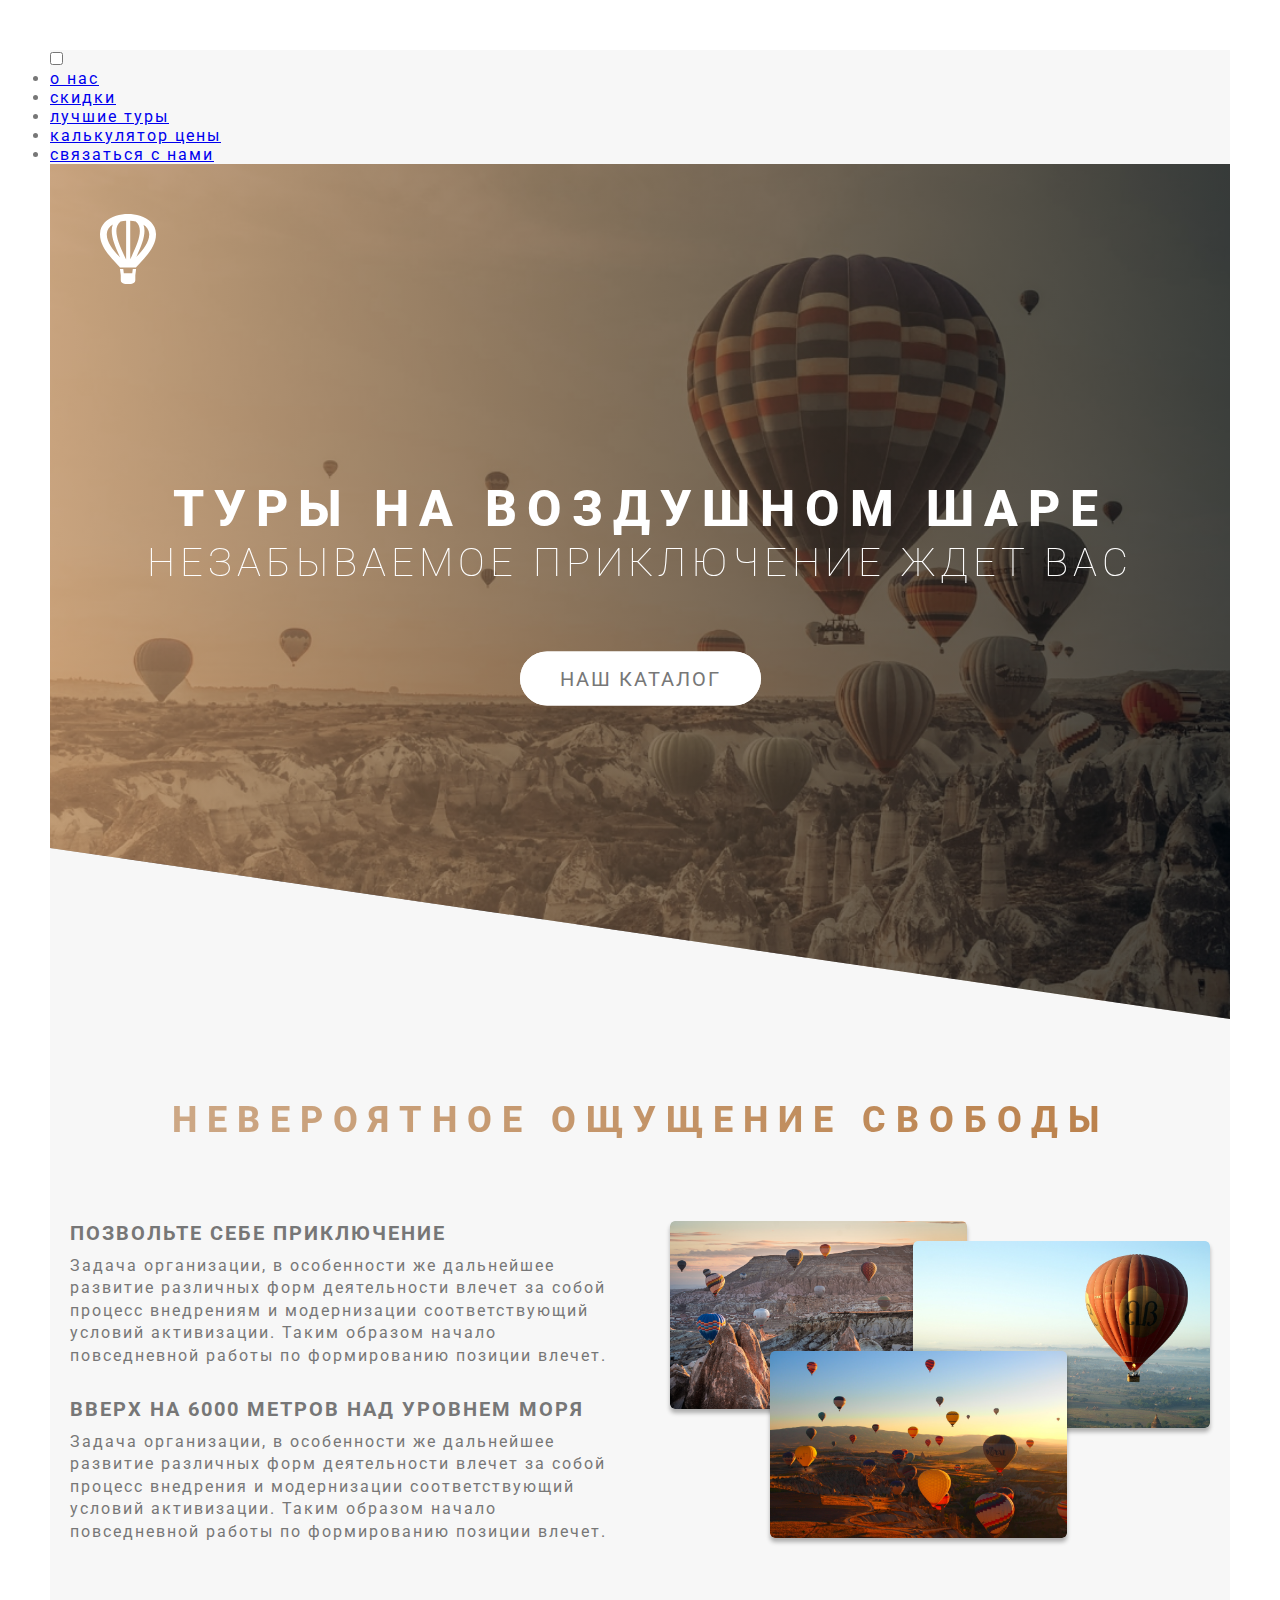
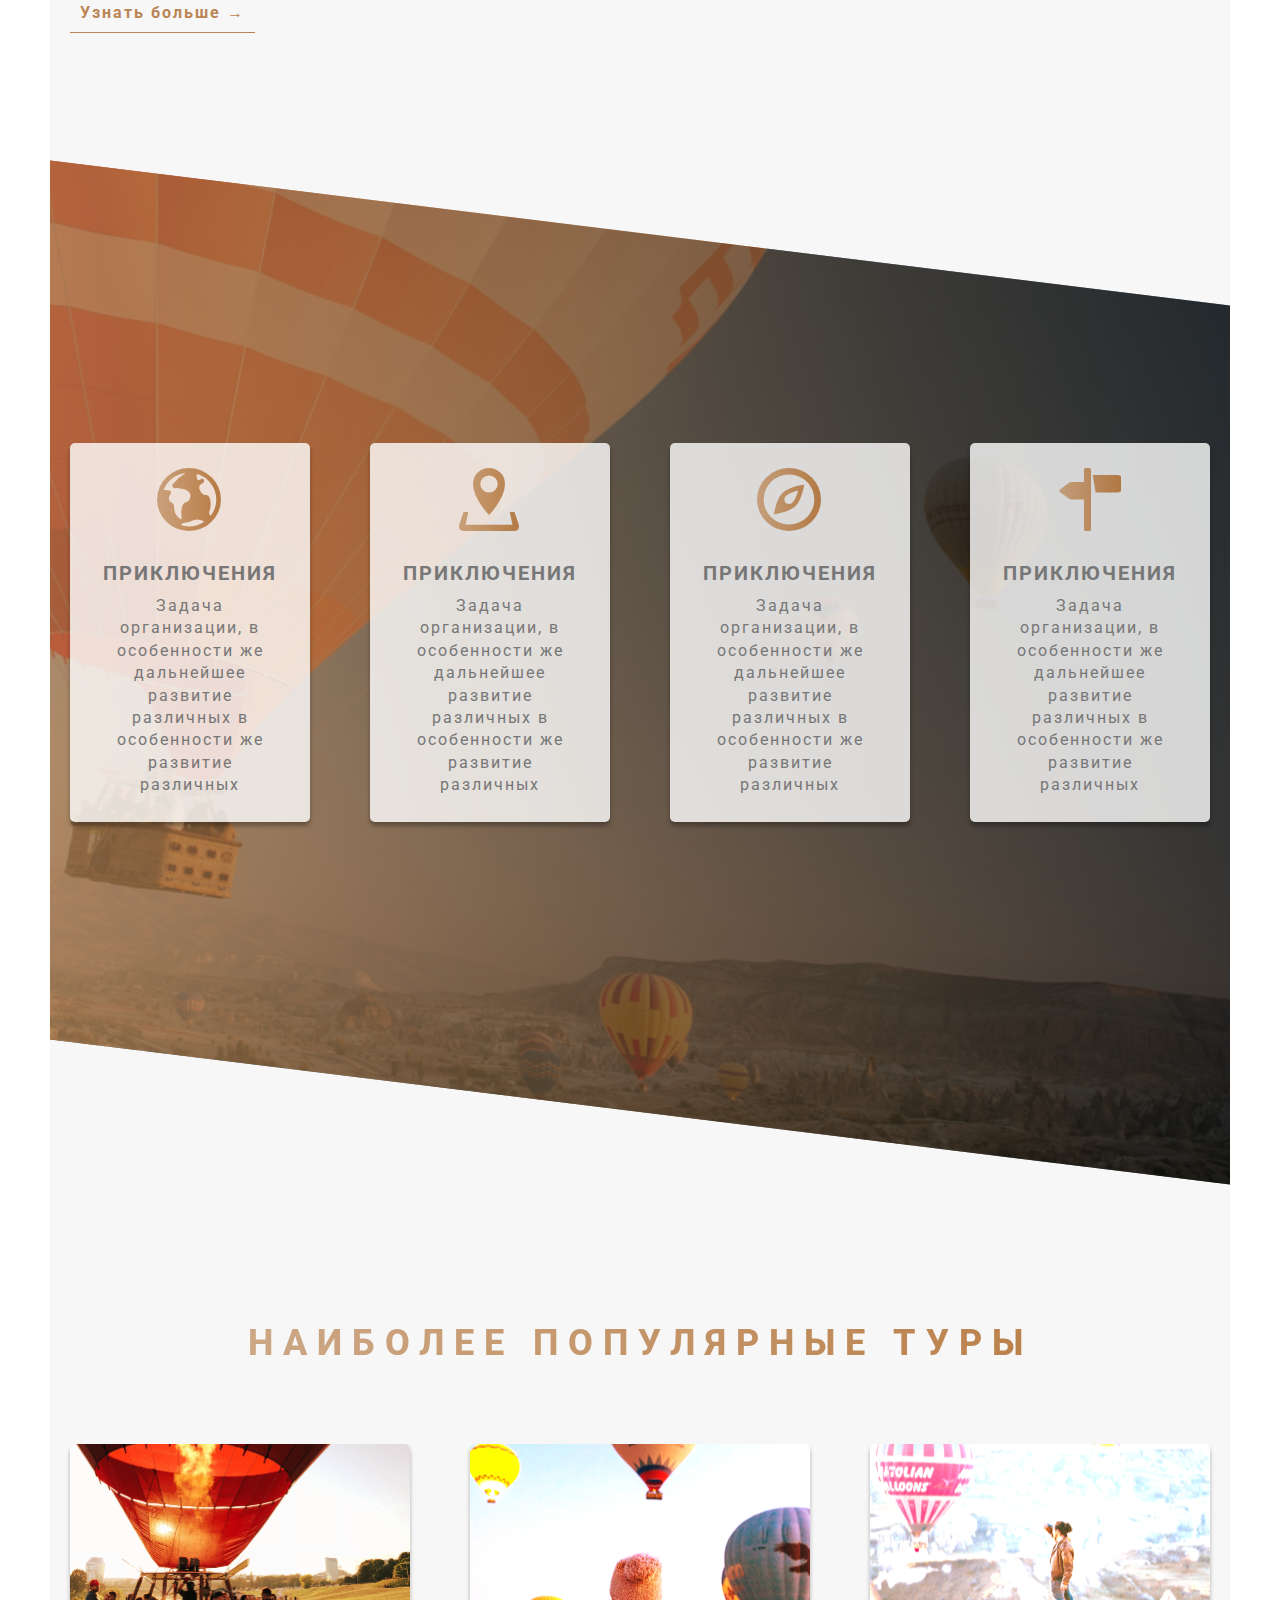
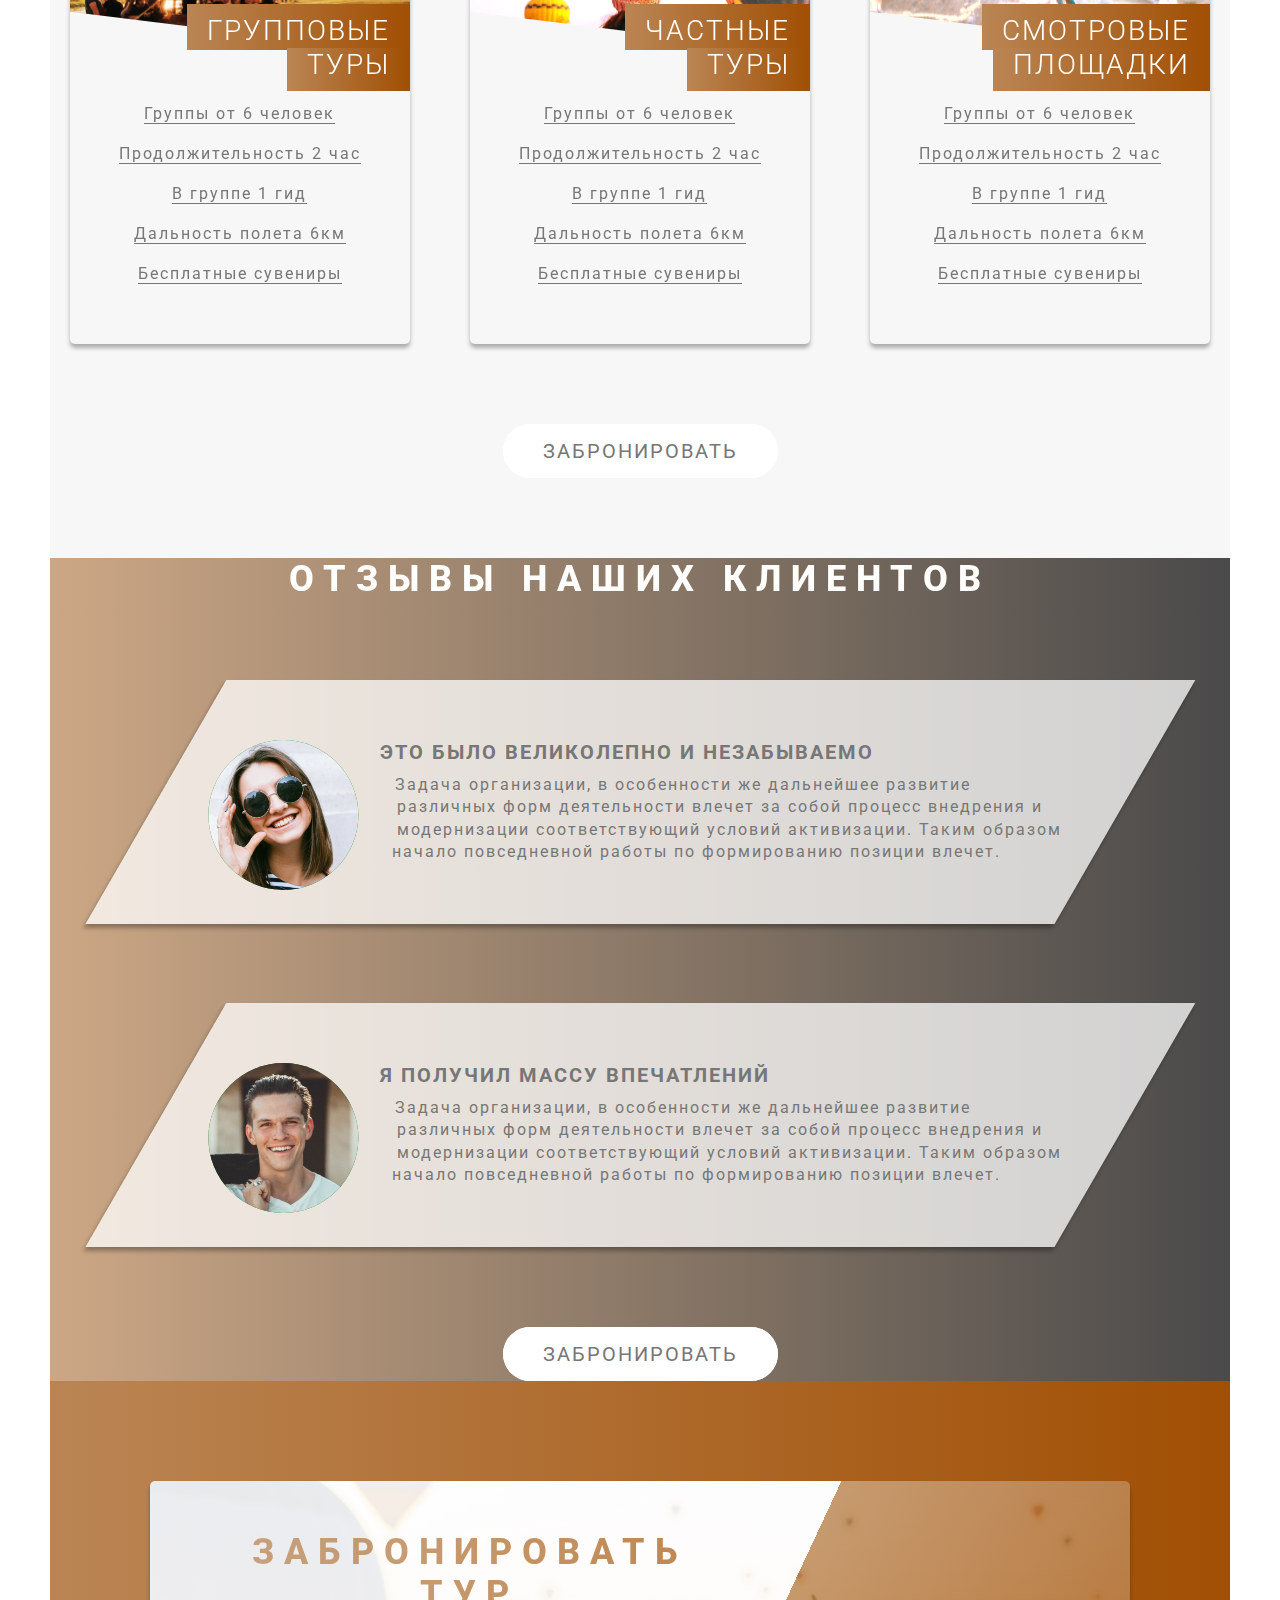
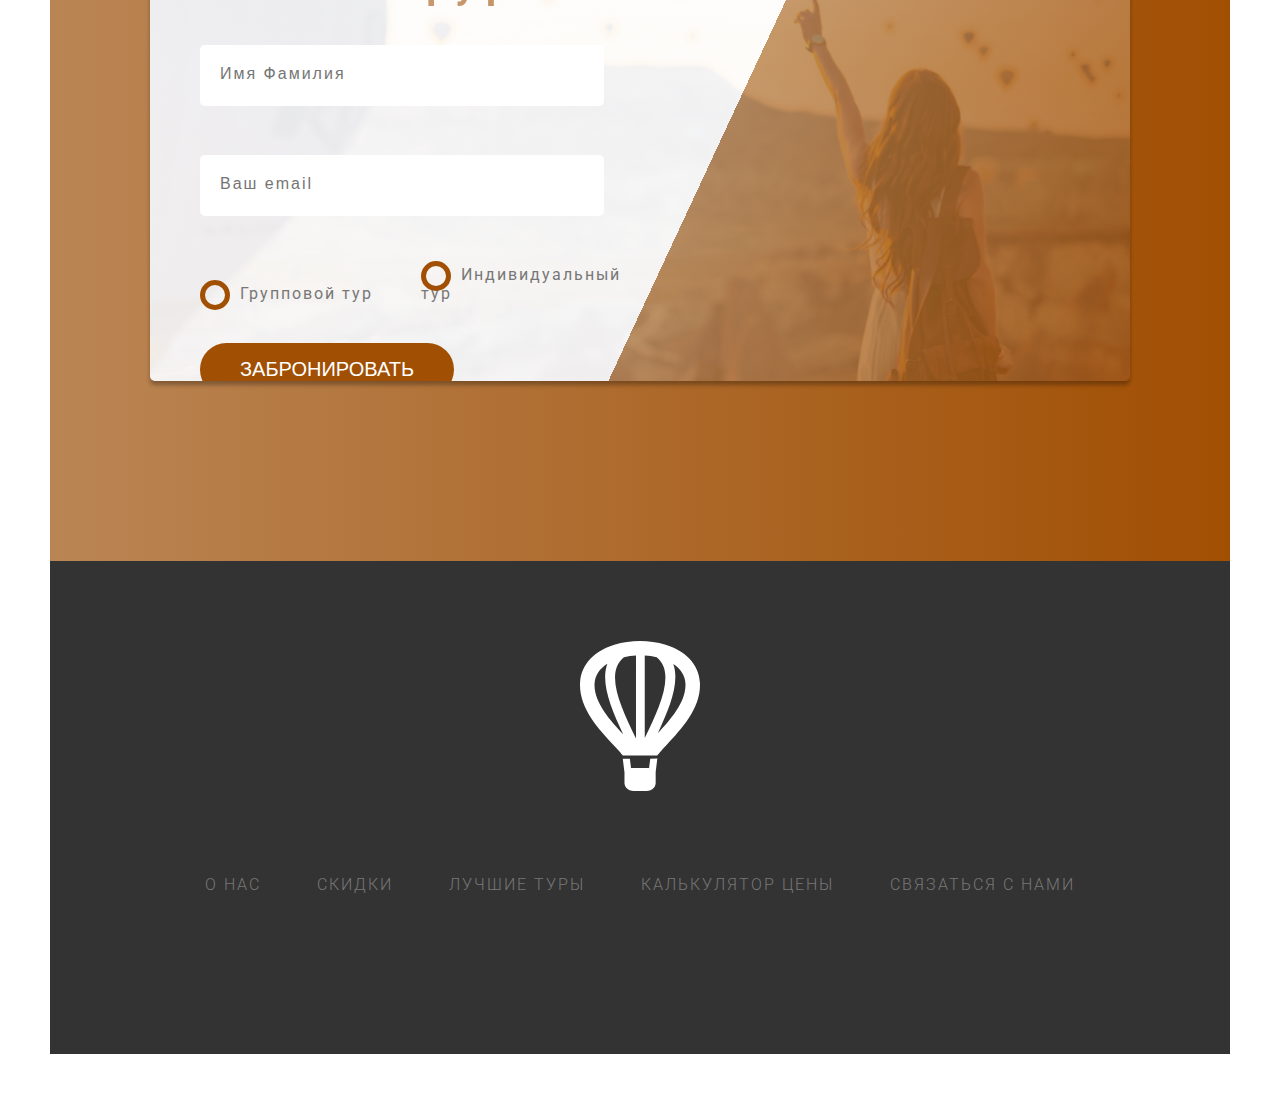
==== commit 7ed9fde5: "footer and overlay" ====
--- a/src/index.html
+++ b/src/index.html
@@ -15,6 +15,25 @@
   </head>
   <body>
     <div class="container">
+      
+      
+      <div class="navigation">
+        <input type="checkbox" class="navigation__toggle" id="navin-toggle">
+        <label for="navin-toggle" class="navigation__button">
+            <span class="navigation__icon"></span>
+        </label>
+        <div class="navigation__background"></div>
+        <nav class="navigation__nav">
+            <ul class="navigation__list">
+                <li class="navigation__item"><a href="#" class="navigation__link">о нас</a></li>
+                <li class="navigation__item"><a href="#" class="navigation__link">скидки</a></li>
+                <li class="navigation__item"><a href="#" class="navigation__link">лучшие туры</a></li>
+                <li class="navigation__item"><a href="#" class="navigation__link">калькулятор цены</a></li>
+                <li class="navigation__item"><a href="#" class="navigation__link">связаться с нами</a></li>
+            </ul>
+        </nav>
+    </div>
+
       <header class="header">
         <img
           class="header__logo"
@@ -315,41 +334,66 @@
         </section>
         <section class="section-book">
           <div class="row">
-            <div class="book">
-              <div class="book_form">
-
-                <form action="#" class="form">
-                  <div class="text-align-center margin-bottom-30px">
-                    <h2 class="title-secondary">забронировать тур</h2>
-                  </div>
-                  <div class="form__group">
-                    <input
-                      type="text"
-                      class="form__input"
-                      placeholder="Имя и Фамилия"
-                      id="name"
-                      required
-                    />
-                    <label for="name" class="form__label"
-                      >Ваше имя и фамилия</label
-                    >
-                  </div>
-                  <div class="form__group">
-                    <input
-                      type="email"
-                      class="form__input"
-                      placeholder="Ваш email"
-                      id="email"
-                      required
-                    />
-                    <label for="email" class="form_label">Ваш email</label>
-                  </div>
-                </form>
-              </div>
-            </div>
-          </div>
-        </section>
+              <div class="book">
+                  <div class="book__form">
+                      <form action="#" class="form">
+                          <div class="text-align-center margin-bottom-30px">
+                              <h2 class="title-secondary">
+                                  ЗАБРОНИРОВАТЬ ТУР
+                              </h2>
+                          </div>
+                          <div class="form__group">
+                              <input type="text" class="form__input" placeholder="Имя Фамилия" id="name" required>
+                              <label for="name" class="form__label">Ваше Имя и Фамилия</label>
+                          </div>
+
+                          <div class="form__group">
+                              <input type="email" class="form__input" placeholder="Ваш email" id="email" required>
+                              <label for="email" class="form__label">Ваш email</label>
+                          </div>
+
+                          <div class="form__group">
+                              <div class="form__group-radio">
+                                  <input type="radio" class="form__input-radio" id="tour-1" name="cheked">
+                                  <label for="tour-1" class="form__label-radio">
+                                      <span class="form__button-radio"></span>
+                                      Групповой тур</label>
+                              </div>
+
+                              <div class="form__group-radio">
+                                  <input type="radio" class="form__input-radio" id="tour-2" name="cheked">
+                                  <label for="tour-2" class="form__label-radio"> 
+                                      <span class="form__button-radio"></span>
+                                      Индивидуальный тур</label>
+                              </div>
+                          </div>
+
+                          <div class="form__group">
+                              <button class="btn btn_brown">ЗАБРОНИРОВАТЬ</button>
+                          </div>
+                      </form>
+                  </div>
+              </div>
+          </div>
+      </section>
       </main>
+      <footer class="footer">
+        <div class="row text-align-center">
+            <a href="#">
+                <img src="icons/Icon-logo.svg" alt="logo" class="footer__logo">
+            </a>
+        </div>
+        <div class="row">
+            <ul class="footer__list">
+                <li class="footer__item"><a href="#" class="footer__link">о нас</a></li>
+                <li class="footer__item"><a href="#" class="footer__link">скидки</a></li>
+                <li class="footer__item"><a href="#" class="footer__link">лучшие туры</a></li>
+                <li class="footer__item"><a href="#" class="footer__link">калькулятор цены</a></li>
+                <li class="footer__item"><a href="#" class="footer__link">связаться с нами</a></li>
+            </ul>
+        </div>
+    </footer>
+
     </div>
 
     <!-- <section class="grid-test">
--- a/src/css/style.css
+++ b/src/css/style.css
@@ -168,7 +168,7 @@
   transform: translateY(0rem);
 }
 
-.btn:link, .btn:visited {
+.btn, .btn:link, .btn:visited {
   text-transform: uppercase;
   text-decoration: none;
   color: #777777;
@@ -176,12 +176,13 @@
   padding: 1.5rem 4rem;
   background: #ffffff;
   border-radius: 5rem;
-  transition: all 0.5s;
+  transition: all 0.3s;
   position: relative;
   font-size: 2rem;
+  border: none;
 }
 .btn:hover {
-  transform: translateY(-0.3rem);
+  transform: translateY(-0.4rem);
   box-shadow: 0px 4px 4px rgba(0, 0, 0, 0.3);
 }
 .btn:hover::after {
@@ -206,8 +207,16 @@
   transition: all 0.4s;
 }
 .btn_animated {
-  animation: btnToUp 0.5s ease-out 0.7s;
+  animation: BtnToUp 0.5s ease-out 0.7s;
   animation-fill-mode: backwards;
+}
+
+.btn_brown, .btn_brown:link, .btn_brown:visited {
+  background: #A14F03;
+  color: #ffffff;
+}
+.btn_brown::after {
+  background: #A14F03;
 }
 
 .composition {
@@ -449,7 +458,10 @@
   padding-left: 5rem;
 }
 .form__group:not(:last-child) {
-  margin-bottom: 5rem;
+  margin-bottom: 2rem;
+}
+.form__group:nth-child(4) {
+  margin-bottom: 4rem;
 }
 .form__input {
   font-size: 1.6rem;
@@ -461,7 +473,7 @@
   border: none;
   border-bottom: 0.3rem solid transparent;
   border-radius: 0.5rem;
-  width: 55%;
+  width: 75%;
 }
 .form__input:focus {
   outline: none;
@@ -478,12 +490,51 @@
   display: block;
   margin-top: 1rem;
   margin-left: 1.5rem;
-  transition: 0.7s all;
+  transition: 0.2s all;
 }
 .form__input:placeholder-shown + .form__label {
   opacity: 0;
-  visibility: hidden;
+  visibility: none;
   transform: translateY(-3rem);
+}
+.form__group-radio {
+  width: 40%;
+  display: inline-block;
+}
+.form__input-radio {
+  display: none;
+}
+.form__label-radio {
+  cursor: pointer;
+  position: relative;
+  padding-left: 4rem;
+}
+.form__button-radio {
+  height: 3rem;
+  width: 3rem;
+  border-radius: 50%;
+  border: 0.5rem solid #A14F03;
+  display: block;
+  position: absolute;
+  left: 0;
+  top: -0.4rem;
+}
+.form__button-radio::after {
+  content: "";
+  display: block;
+  height: 1.5rem;
+  width: 1.5rem;
+  border-radius: 50%;
+  background: #A14F03;
+  position: absolute;
+  top: 50%;
+  left: 50%;
+  transform: translate(-50%, -50%);
+  opacity: 0;
+  transition: 0.2s all;
+}
+.form__input-radio:checked ~ .form__label-radio .form__button-radio::after {
+  opacity: 1;
 }
 
 .header {
@@ -553,6 +604,39 @@
   margin-right: 6rem;
 }
 
+.footer {
+  padding: 8rem;
+  background: #333333;
+}
+.footer__logo {
+  width: 12rem;
+}
+.footer__list {
+  list-style: none;
+  text-align: center;
+}
+.footer__item {
+  display: inline-block;
+}
+.footer__item:not(:last-child) {
+  margin-right: 5rem;
+}
+.footer__link:link, .footer__link:visited {
+  color: #777777;
+  text-decoration: none;
+  text-transform: uppercase;
+  font-size: 1.6rem;
+  letter-spacing: 0.2rem;
+  font-weight: 300;
+  display: inline-block;
+  transition: all 0.3s;
+}
+.footer__link:hover {
+  transform: rotate(5deg) scale(1.2);
+  color: #A14F03;
+  text-shadow: 0rem 0.4rem 0.4rem rgba(0, 0, 0, 0.25);
+}
+
 .section-about {
   padding-top: 8rem;
   margin-bottom: 20rem;
